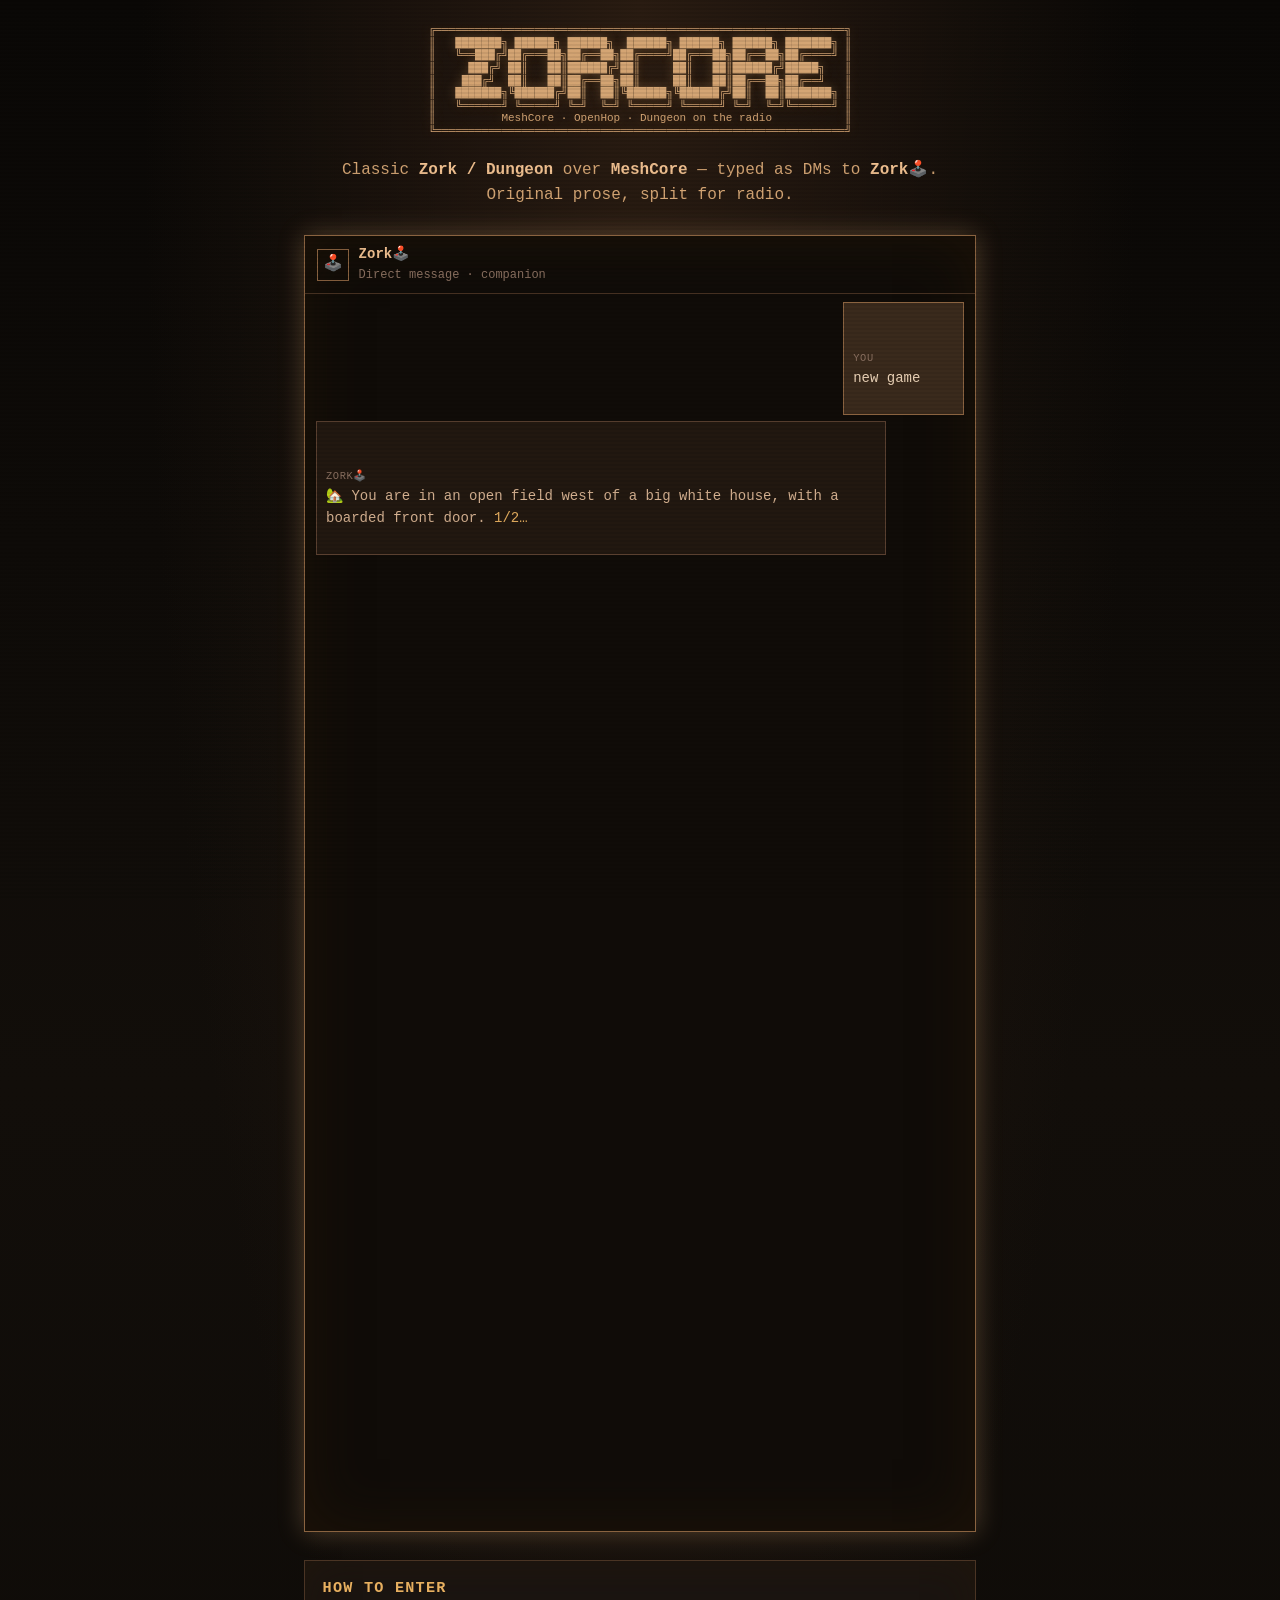
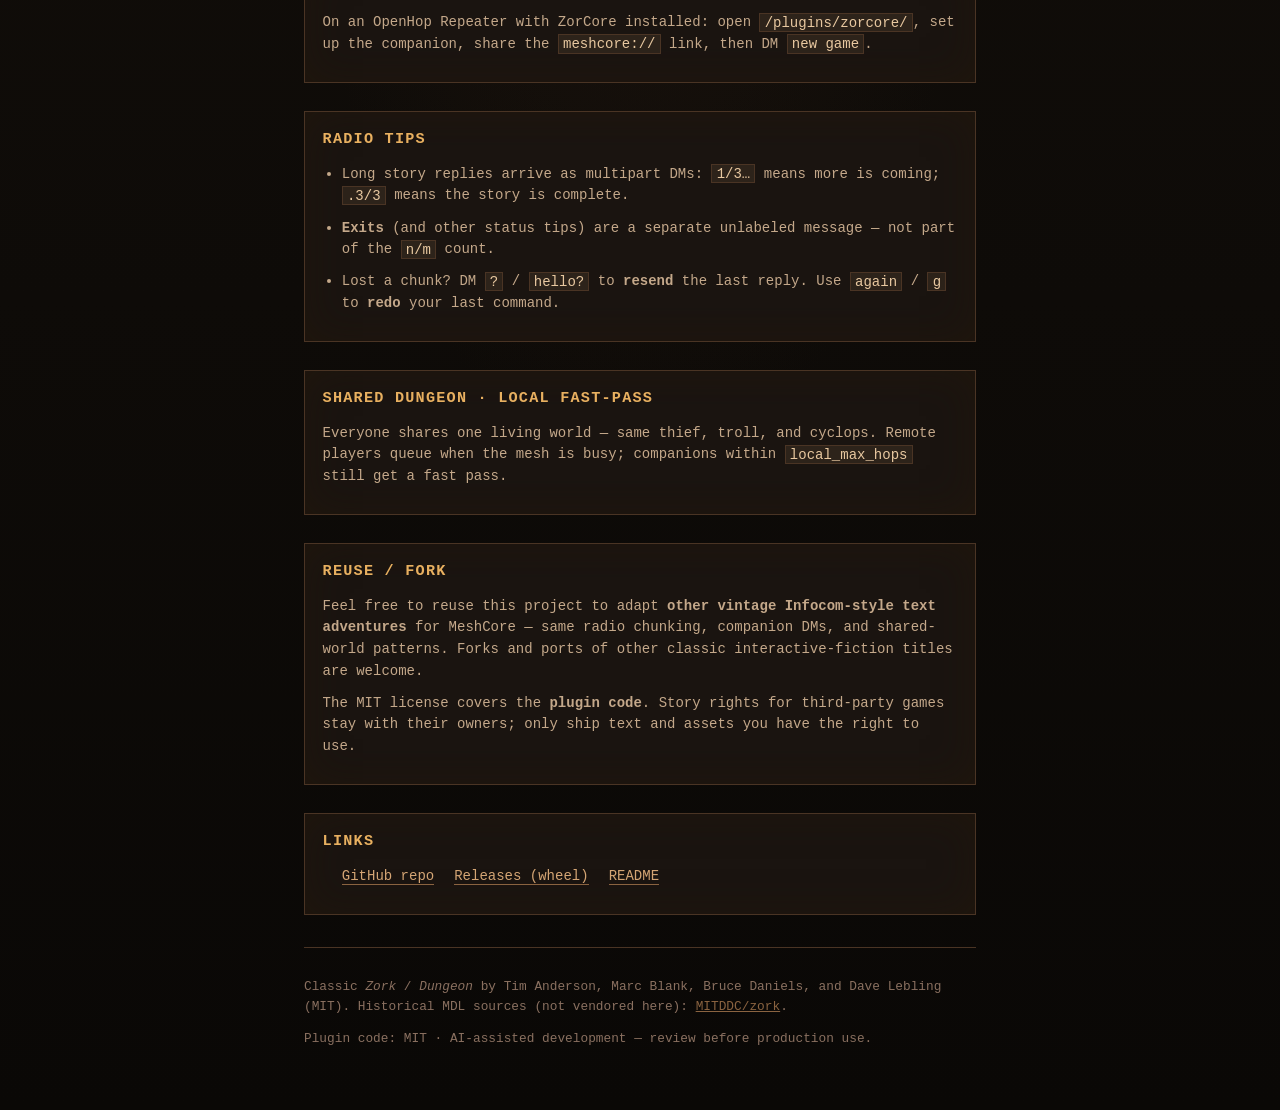
==== docs/index.html @ b24f57d6 "chore: initial ZorCore OpenHop plugin 0.9.0" ====
<!DOCTYPE html>
<html lang="en">
  <head>
    <meta charset="utf-8" />
    <meta name="viewport" content="width=device-width, initial-scale=1" />
    <title>ZorCore — dungeon on the radio</title>
    <meta
      name="description"
      content="ZorCore: classic Zork / Dungeon on MeshCore, played by DM to Zork🕹️."
    />
    <link rel="stylesheet" href="styles.css" />
  </head>
  <body class="crt-flicker">
    <div class="scanlines" aria-hidden="true"></div>
    <main class="wrap">
      <pre class="banner">╔══════════════════════════════════════════════════════════════╗
║   ███████╗ ██████╗ ██████╗  ██████╗ ██████╗ ██████╗ ███████╗ ║
║   ╚══███╔╝██╔═══██╗██╔══██╗██╔════╝██╔═══██╗██╔══██╗██╔════╝ ║
║     ███╔╝ ██║   ██║██████╔╝██║     ██║   ██║██████╔╝█████╗   ║
║    ███╔╝  ██║   ██║██╔══██╗██║     ██║   ██║██╔══██╗██╔══╝   ║
║   ███████╗╚██████╔╝██║  ██║╚██████╗╚██████╔╝██║  ██║███████╗ ║
║   ╚══════╝ ╚═════╝ ╚═╝  ╚═╝ ╚═════╝ ╚═════╝ ╚═╝  ╚═╝╚══════╝ ║
║          MeshCore · OpenHop · Dungeon on the radio           ║
╚══════════════════════════════════════════════════════════════╝</pre>

      <p class="pitch">
        Classic <strong>Zork / Dungeon</strong> over <strong>MeshCore</strong> —
        typed as DMs to <strong>Zork🕹️</strong>. Original prose, split for radio.
      </p>

      <section class="dm" aria-label="Example MeshCore DM gameplay">
        <div class="dm-header">
          <div class="dm-avatar" aria-hidden="true">🕹️</div>
          <div class="dm-meta">
            <div class="name">Zork🕹️</div>
            <div class="sub">Direct message · companion</div>
          </div>
        </div>
        <div class="dm-thread" id="dm-thread">
          <div class="bubble player" data-delay="400">
            <span class="who">You</span>new game
          </div>
          <div class="bubble companion" data-delay="900">
            <span class="who">Zork🕹️</span>🏡 You are in an open field west of a big white house, with a boarded front door. <span class="mark">1/2…</span>
          </div>
          <div class="bubble companion" data-delay="700">
            <span class="who">Zork🕹️</span>There is a small mailbox here. <span class="mark">.2/2</span>
          </div>
          <div class="bubble tip" data-delay="550">
            <span class="who">tip</span>Exits: north, south, west.
          </div>
          <div class="bubble player" data-delay="800">
            <span class="who">You</span>open mailbox
          </div>
          <div class="bubble companion" data-delay="650">
            <span class="who">Zork🕹️</span>Opened: mailbox.
Inside: leaflet.
          </div>
          <div class="bubble player" data-delay="700">
            <span class="who">You</span>take leaflet
          </div>
          <div class="bubble companion" data-delay="550">
            <span class="who">Zork🕹️</span>leaflet: Taken.
          </div>
          <div class="bubble player" data-delay="900">
            <span class="who">You</span>?
          </div>
          <div class="bubble companion" data-delay="600">
            <span class="who">Zork🕹️ · resend</span>leaflet: Taken.
          </div>
        </div>
      </section>

      <section class="section">
        <h2>How to enter</h2>
        <p>
          On an OpenHop Repeater with ZorCore installed: open
          <code>/plugins/zorcore/</code>, set up the companion, share the
          <code>meshcore://</code> link, then DM <code>new game</code>.
        </p>
      </section>

      <section class="section">
        <h2>Radio tips</h2>
        <ul>
          <li>
            Long story replies arrive as multipart DMs:
            <code>1/3…</code> means more is coming; <code>.3/3</code> means the
            story is complete.
          </li>
          <li>
            <strong>Exits</strong> (and other status tips) are a separate unlabeled
            message — not part of the <code>n/m</code> count.
          </li>
          <li>
            Lost a chunk? DM <code>?</code> / <code>hello?</code> to
            <strong>resend</strong> the last reply. Use <code>again</code> /
            <code>g</code> to <strong>redo</strong> your last command.
          </li>
        </ul>
      </section>

      <section class="section">
        <h2>Shared dungeon · local fast-pass</h2>
        <p>
          Everyone shares one living world — same thief, troll, and cyclops.
          Remote players queue when the mesh is busy; companions within
          <code>local_max_hops</code> still get a fast pass.
        </p>
      </section>

      <section class="section">
        <h2>Reuse / fork</h2>
        <p>
          Feel free to reuse this project to adapt
          <strong>other vintage Infocom-style text adventures</strong> for
          MeshCore — same radio chunking, companion DMs, and shared-world
          patterns. Forks and ports of other classic interactive-fiction titles
          are welcome.
        </p>
        <p>
          The MIT license covers the <strong>plugin code</strong>. Story rights
          for third-party games stay with their owners; only ship text and assets
          you have the right to use.
        </p>
      </section>

      <section class="section">
        <h2>Links</h2>
        <ul class="links">
          <li>
            <a href="https://github.com/gillesbolland/zorkcore">GitHub repo</a>
          </li>
          <li>
            <a href="https://github.com/gillesbolland/zorkcore/releases"
              >Releases (wheel)</a
            >
          </li>
          <li>
            <a href="https://github.com/gillesbolland/zorkcore#zorcore"
              >README</a
            >
          </li>
        </ul>
      </section>

      <footer class="footer">
        <p>
          Classic <em>Zork</em> / <em>Dungeon</em> by Tim Anderson, Marc Blank,
          Bruce Daniels, and Dave Lebling (MIT). Historical MDL sources (not
          vendored here):
          <a href="https://github.com/MITDDC/zork">MITDDC/zork</a>.
        </p>
        <p>Plugin code: MIT · AI-assisted development — review before production use.</p>
      </footer>
    </main>
    <script src="script.js"></script>
  </body>
</html>
---- docs/styles.css ----
:root {
  --bg: #120e0a;
  --bg-panel: #1a1410;
  --phosphor: #d4a574;
  --phosphor-dim: #8a6340;
  --phosphor-glow: rgba(212, 165, 116, 0.32);
  --amber: #e8b060;
  --muted: #8a7060;
  --player: #3a2a1c;
  --companion: #221810;
  --border: #4a3424;
  --font: "IBM Plex Mono", "Cascadia Code", "SF Mono", Consolas, monospace;
}

*,
*::before,
*::after {
  box-sizing: border-box;
}

html {
  scroll-behavior: smooth;
}

body {
  margin: 0;
  min-height: 100vh;
  font-family: var(--font);
  font-size: 14px;
  line-height: 1.55;
  color: var(--phosphor);
  background: var(--bg);
  background-image:
    radial-gradient(ellipse at 50% 0%, #2a1c12 0%, transparent 55%),
    linear-gradient(180deg, #0a0806 0%, var(--bg) 40%, #0a0806 100%);
}

.scanlines {
  pointer-events: none;
  position: fixed;
  inset: 0;
  z-index: 1000;
  background: repeating-linear-gradient(
    0deg,
    transparent,
    transparent 2px,
    rgba(0, 0, 0, 0.14) 2px,
    rgba(0, 0, 0, 0.14) 4px
  );
  opacity: 0.45;
}

.crt-flicker {
  animation: flicker 6s infinite;
}

@keyframes flicker {
  0%,
  100% {
    opacity: 1;
  }
  92% {
    opacity: 1;
  }
  93% {
    opacity: 0.92;
  }
  94% {
    opacity: 1;
  }
  97% {
    opacity: 0.88;
  }
  98% {
    opacity: 1;
  }
}

.wrap {
  max-width: 44rem;
  margin: 0 auto;
  padding: 1.5rem 1rem 3rem;
  position: relative;
  z-index: 1;
}

.banner {
  white-space: pre;
  overflow-x: auto;
  font-size: clamp(7px, 1.8vw, 11px);
  line-height: 1.15;
  text-align: center;
  margin: 0 0 1.25rem;
  text-shadow: 0 0 12px var(--phosphor-glow);
}

.pitch {
  text-align: center;
  margin: 0 0 1.75rem;
  color: var(--phosphor);
  font-size: 1rem;
}

.pitch strong {
  color: #f0c090;
}

.section {
  margin: 0 0 1.75rem;
  padding: 1rem 1.1rem;
  border: 1px solid var(--border);
  background: var(--bg-panel);
  box-shadow: inset 0 0 40px rgba(40, 24, 8, 0.4);
}

.section h2 {
  margin: 0 0 0.75rem;
  font-size: 0.95rem;
  letter-spacing: 0.08em;
  text-transform: uppercase;
  color: var(--amber);
  font-weight: 600;
}

.section p,
.section li {
  color: #c4a88a;
  margin: 0 0 0.65rem;
}

.section ul {
  margin: 0;
  padding-left: 1.2rem;
}

.section code {
  color: #e8c8a0;
  background: rgba(212, 165, 116, 0.1);
  padding: 0.05em 0.3em;
  border: 1px solid var(--border);
}

/* --- Fake DM thread --- */

.dm {
  margin: 0 0 1.75rem;
  border: 1px solid var(--phosphor-dim);
  background: #100c08;
  box-shadow:
    0 0 24px var(--phosphor-glow),
    inset 0 0 60px rgba(40, 24, 8, 0.55);
}

.dm-header {
  display: flex;
  align-items: center;
  gap: 0.6rem;
  padding: 0.5rem 0.75rem;
  border-bottom: 1px solid var(--border);
}

.dm-avatar {
  width: 2rem;
  height: 2rem;
  border: 1px solid var(--phosphor-dim);
  display: grid;
  place-items: center;
  font-size: 1rem;
  flex-shrink: 0;
}

.dm-meta {
  min-width: 0;
}

.dm-meta .name {
  font-weight: 600;
  color: #f0c090;
}

.dm-meta .sub {
  font-size: 0.75rem;
  color: var(--muted);
}

.dm-thread {
  display: flex;
  flex-direction: column;
  gap: 0.35rem;
  padding: 0.55rem 0.7rem;
  min-height: 0;
}

.bubble {
  max-width: 88%;
  padding: 0.2rem 0.55rem;
  border: 1px solid var(--border);
  white-space: pre-wrap;
  word-break: break-word;
  opacity: 0;
  transform: translateY(6px);
  transition:
    opacity 0.35s ease,
    transform 0.35s ease;
}

.bubble.visible {
  opacity: 1;
  transform: translateY(0);
}

.bubble.player {
  align-self: flex-end;
  background: var(--player);
  border-color: var(--phosphor-dim);
  color: #edd4b8;
}

.bubble.companion {
  align-self: flex-start;
  background: var(--companion);
  border-color: #5a4030;
  color: #d4b090;
}

.bubble.tip {
  align-self: flex-start;
  background: #18120e;
  border-style: dashed;
  color: var(--muted);
  font-size: 0.85rem;
}

.bubble .who {
  display: block;
  font-size: 0.65rem;
  letter-spacing: 0.06em;
  text-transform: uppercase;
  color: var(--muted);
  margin-bottom: 0.1rem;
}

.mark {
  color: var(--amber);
}

.links {
  display: flex;
  flex-wrap: wrap;
  gap: 0.75rem 1.25rem;
  margin: 0;
  padding: 0;
  list-style: none;
}

.links a {
  color: var(--phosphor);
  text-decoration: none;
  border-bottom: 1px solid var(--phosphor-dim);
}

.links a:hover {
  color: #f0c090;
  border-bottom-color: var(--phosphor);
  text-shadow: 0 0 8px var(--phosphor-glow);
}

.footer {
  margin-top: 2rem;
  padding-top: 1rem;
  border-top: 1px solid var(--border);
  font-size: 0.8rem;
  color: var(--muted);
}

.footer a {
  color: var(--phosphor-dim);
}

@media (max-width: 480px) {
  .banner {
    font-size: 5.5px;
  }

  .bubble {
    max-width: 94%;
  }
}
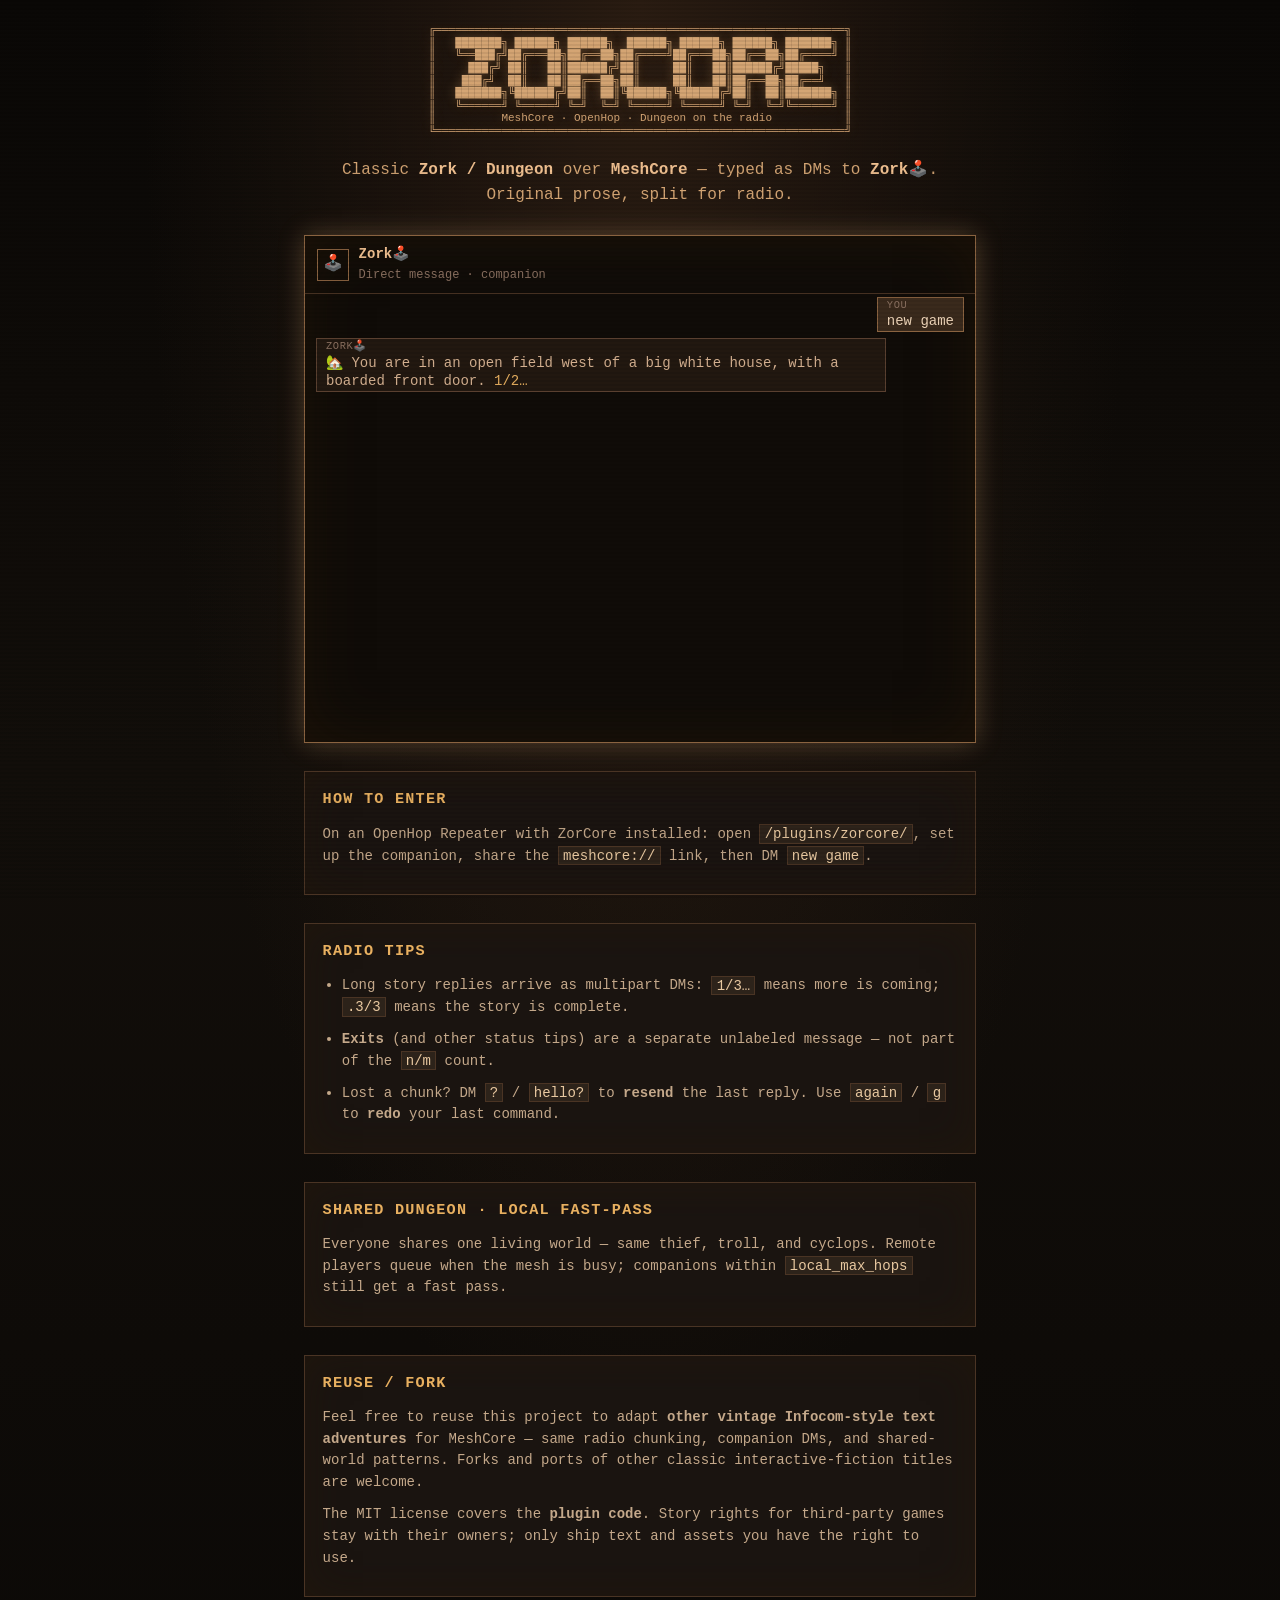
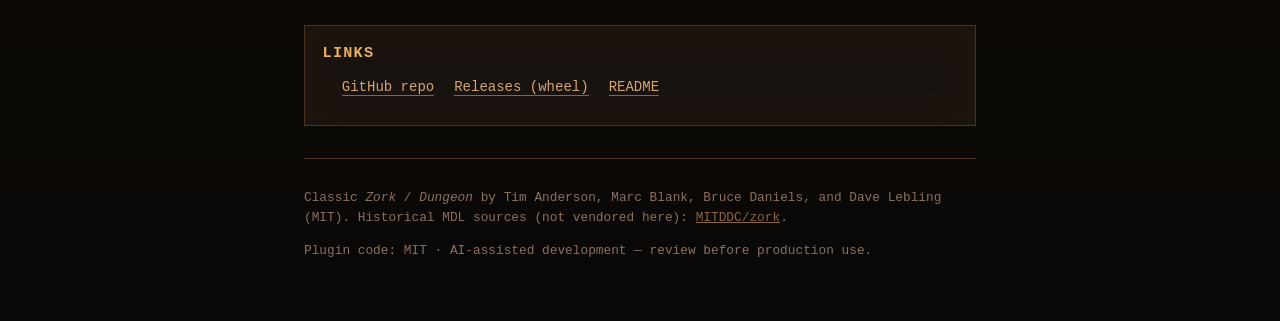
==== commit 2f20958b: "docs: publish public landing and tighten fake DM bubbles. Co-authored-by: Cursor <cursoragent@cursor" ====
--- a/docs/index.html
+++ b/docs/index.html
@@ -37,37 +37,17 @@
           </div>
         </div>
         <div class="dm-thread" id="dm-thread">
-          <div class="bubble player" data-delay="400">
-            <span class="who">You</span>new game
-          </div>
-          <div class="bubble companion" data-delay="900">
-            <span class="who">Zork🕹️</span>🏡 You are in an open field west of a big white house, with a boarded front door. <span class="mark">1/2…</span>
-          </div>
-          <div class="bubble companion" data-delay="700">
-            <span class="who">Zork🕹️</span>There is a small mailbox here. <span class="mark">.2/2</span>
-          </div>
-          <div class="bubble tip" data-delay="550">
-            <span class="who">tip</span>Exits: north, south, west.
-          </div>
-          <div class="bubble player" data-delay="800">
-            <span class="who">You</span>open mailbox
-          </div>
-          <div class="bubble companion" data-delay="650">
-            <span class="who">Zork🕹️</span>Opened: mailbox.
-Inside: leaflet.
-          </div>
-          <div class="bubble player" data-delay="700">
-            <span class="who">You</span>take leaflet
-          </div>
-          <div class="bubble companion" data-delay="550">
-            <span class="who">Zork🕹️</span>leaflet: Taken.
-          </div>
-          <div class="bubble player" data-delay="900">
-            <span class="who">You</span>?
-          </div>
-          <div class="bubble companion" data-delay="600">
-            <span class="who">Zork🕹️ · resend</span>leaflet: Taken.
-          </div>
+          <div class="bubble player" data-delay="400"><span class="who">You</span>new game</div>
+          <div class="bubble companion" data-delay="900"><span class="who">Zork🕹️</span>🏡 You are in an open field west of a big white house, with a boarded front door. <span class="mark">1/2…</span></div>
+          <div class="bubble companion" data-delay="700"><span class="who">Zork🕹️</span>There is a small mailbox here. <span class="mark">.2/2</span></div>
+          <div class="bubble tip" data-delay="550"><span class="who">tip</span>Exits: north, south, west.</div>
+          <div class="bubble player" data-delay="800"><span class="who">You</span>open mailbox</div>
+          <div class="bubble companion" data-delay="650"><span class="who">Zork🕹️</span>Opened: mailbox.
+Inside: leaflet.</div>
+          <div class="bubble player" data-delay="700"><span class="who">You</span>take leaflet</div>
+          <div class="bubble companion" data-delay="550"><span class="who">Zork🕹️</span>leaflet: Taken.</div>
+          <div class="bubble player" data-delay="900"><span class="who">You</span>?</div>
+          <div class="bubble companion" data-delay="600"><span class="who">Zork🕹️ · resend</span>leaflet: Taken.</div>
         </div>
       </section>
 
--- a/docs/styles.css
+++ b/docs/styles.css
@@ -187,13 +187,14 @@
   display: flex;
   flex-direction: column;
   gap: 0.35rem;
-  padding: 0.55rem 0.7rem;
+  padding: 0.2rem 0.7rem;
   min-height: 0;
 }
 
 .bubble {
   max-width: 88%;
-  padding: 0.2rem 0.55rem;
+  padding: 0.06rem 0.55rem;
+  line-height: 1.3;
   border: 1px solid var(--border);
   white-space: pre-wrap;
   word-break: break-word;
@@ -237,7 +238,7 @@
   letter-spacing: 0.06em;
   text-transform: uppercase;
   color: var(--muted);
-  margin-bottom: 0.1rem;
+  margin-bottom: 0;
 }
 
 .mark {
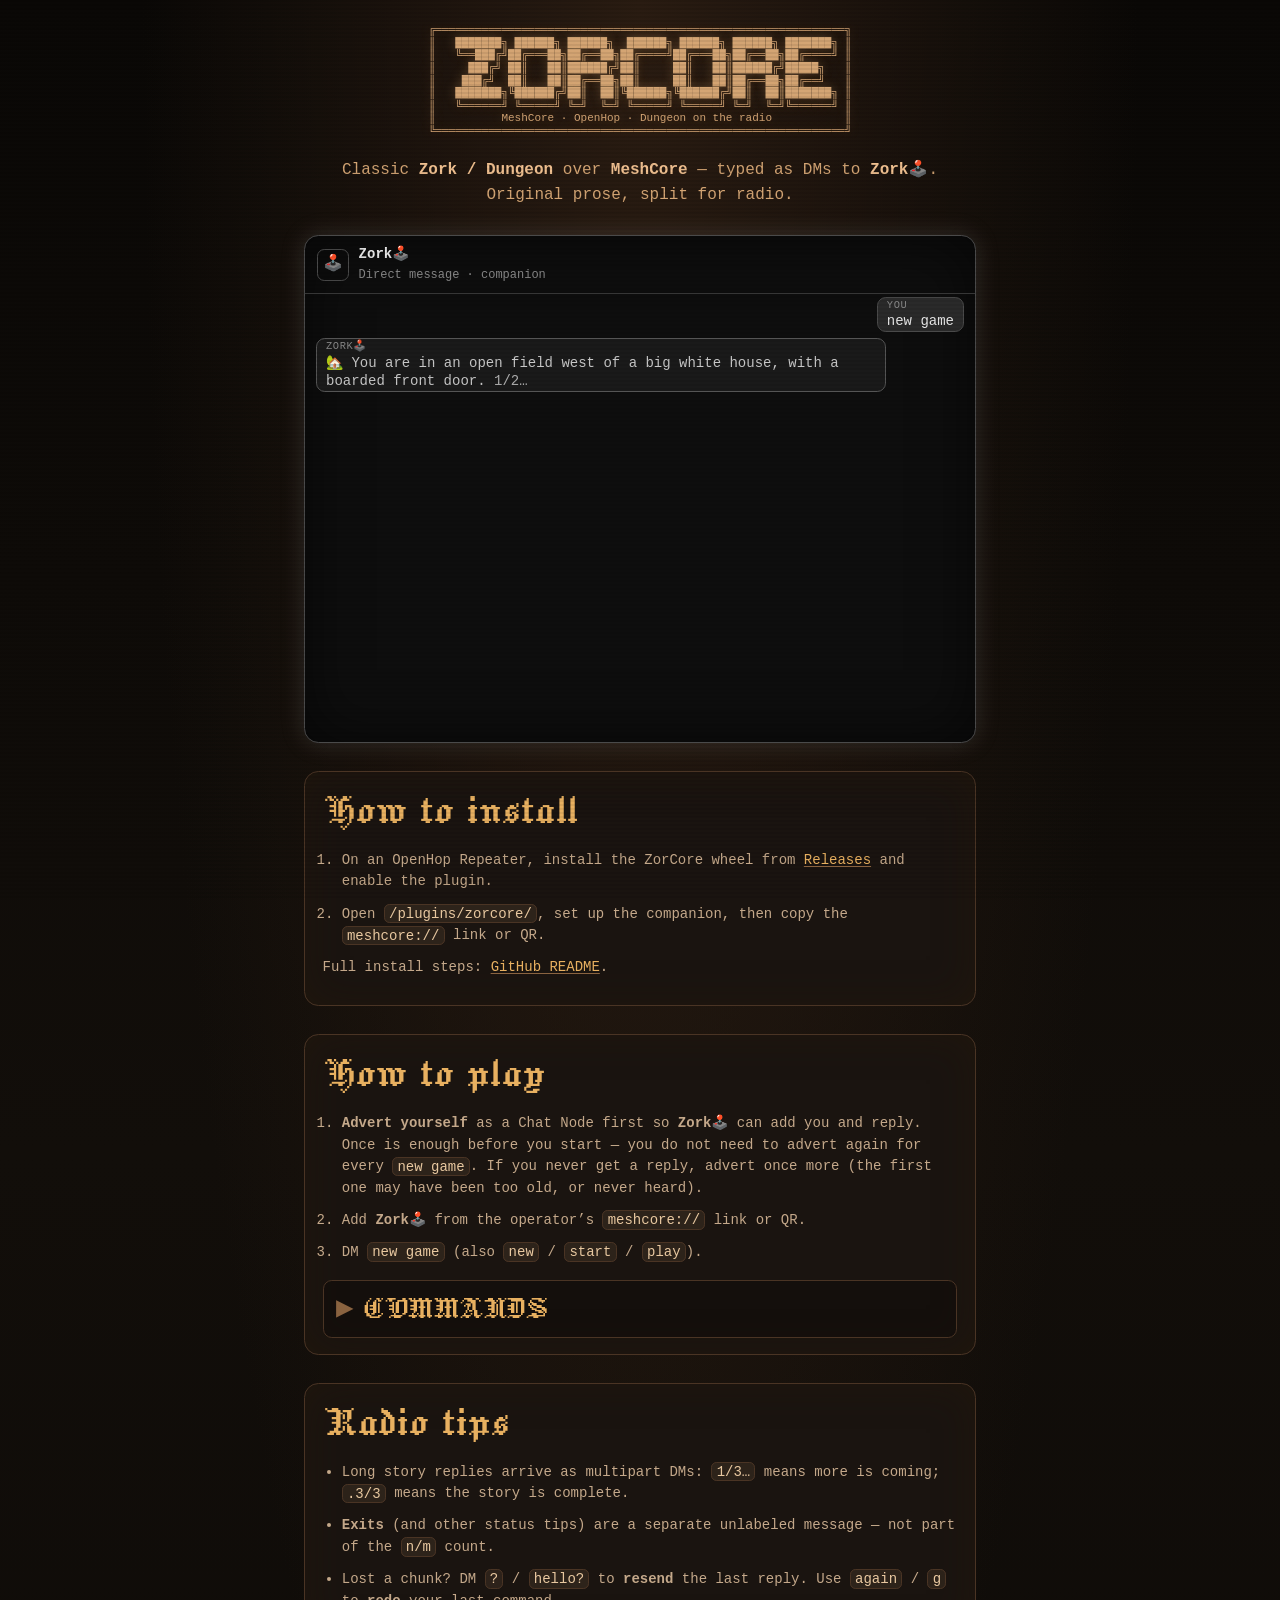
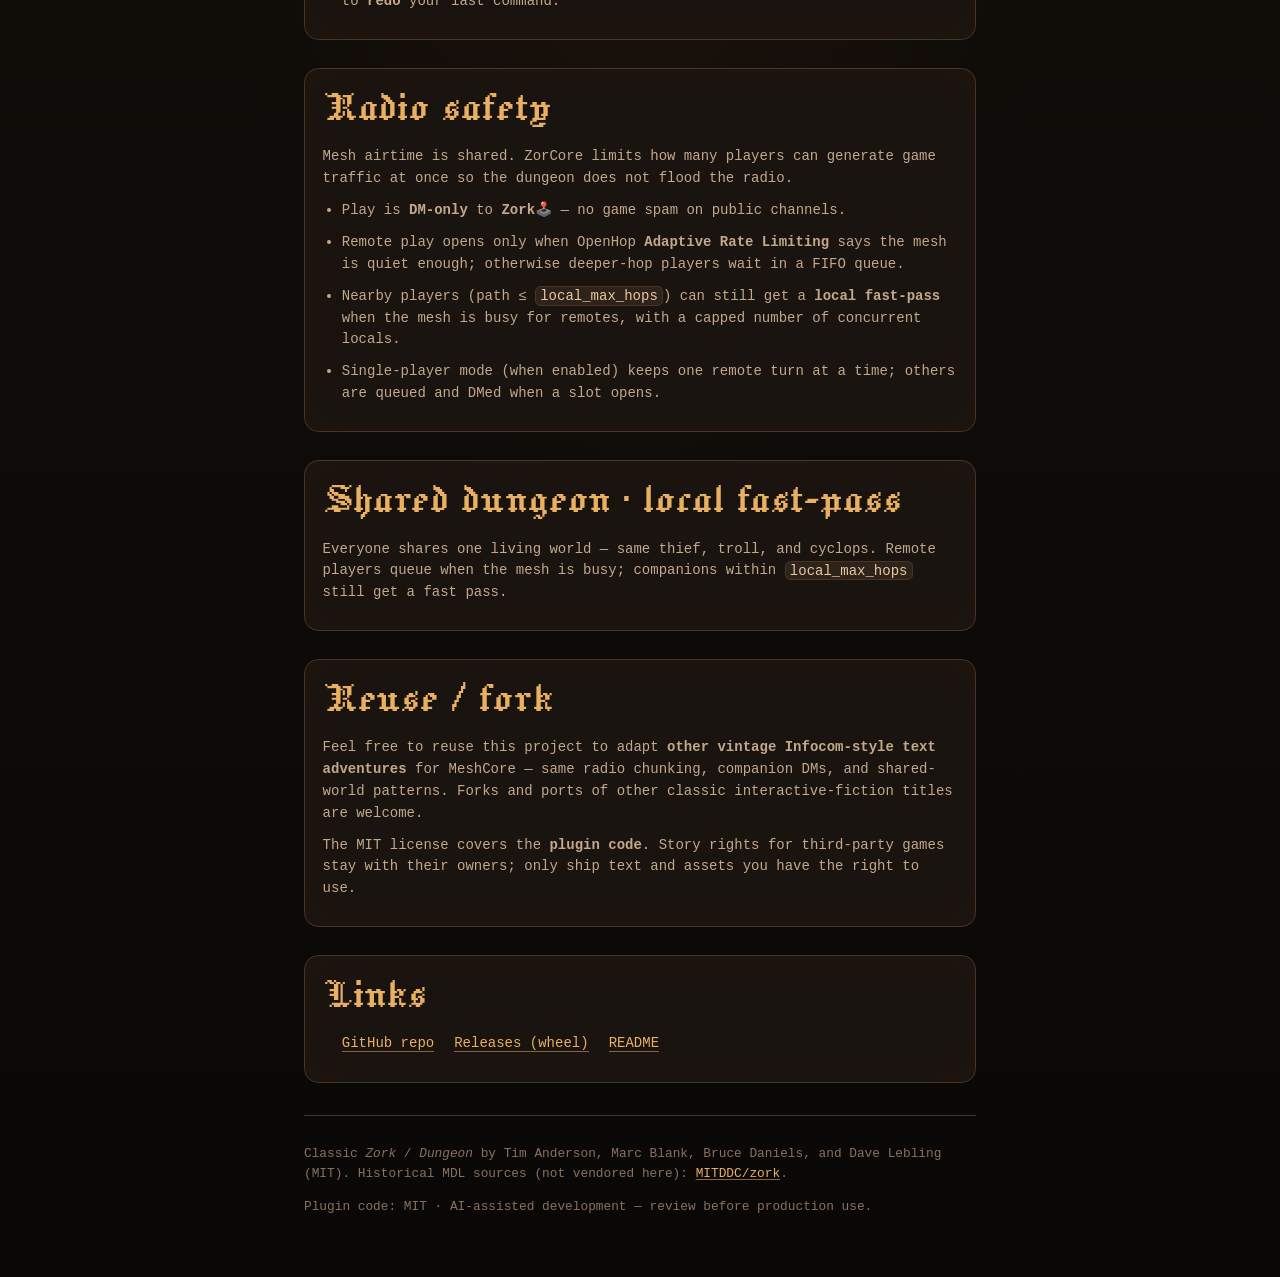
==== commit 6311d038: "docs: expand landing with install/play how-tos and polish. Co-authored-by: Cursor <cursoragent@curso" ====
--- a/docs/index.html
+++ b/docs/index.html
@@ -7,6 +7,12 @@
     <meta
       name="description"
       content="ZorCore: classic Zork / Dungeon on MeshCore, played by DM to Zork🕹️."
+    />
+    <link rel="preconnect" href="https://fonts.googleapis.com" />
+    <link rel="preconnect" href="https://fonts.gstatic.com" crossorigin />
+    <link
+      href="https://fonts.googleapis.com/css2?family=Jacquard+12&display=swap"
+      rel="stylesheet"
     />
     <link rel="stylesheet" href="styles.css" />
   </head>
@@ -52,12 +58,164 @@
       </section>
 
       <section class="section">
-        <h2>How to enter</h2>
-        <p>
-          On an OpenHop Repeater with ZorCore installed: open
-          <code>/plugins/zorcore/</code>, set up the companion, share the
-          <code>meshcore://</code> link, then DM <code>new game</code>.
-        </p>
+        <h2>How to install</h2>
+        <ol>
+          <li>
+            On an OpenHop Repeater, install the ZorCore wheel from
+            <a href="https://github.com/gillesbolland/zorkcore/releases"
+              >Releases</a
+            >
+            and enable the plugin.
+          </li>
+          <li>
+            Open <code>/plugins/zorcore/</code>, set up the companion, then copy
+            the <code>meshcore://</code> link or QR.
+          </li>
+        </ol>
+        <p>
+          Full install steps:
+          <a href="https://github.com/gillesbolland/zorkcore#install"
+            >GitHub README</a
+          >.
+        </p>
+      </section>
+
+      <section class="section">
+        <h2>How to play</h2>
+        <ol>
+          <li>
+            <strong>Advert yourself</strong> as a Chat Node first so
+            <strong>Zork🕹️</strong> can add you and reply. Once is enough before
+            you start — you do not need to advert again for every
+            <code>new game</code>. If you never get a reply, advert once more
+            (the first one may have been too old, or never heard).
+          </li>
+          <li>
+            Add <strong>Zork🕹️</strong> from the operator’s
+            <code>meshcore://</code> link or QR.
+          </li>
+          <li>
+            DM <code>new game</code> (also <code>new</code> /
+            <code>start</code> / <code>play</code>).
+          </li>
+        </ol>
+
+        <details class="accordion">
+          <summary>Commands</summary>
+          <div class="accordion-body">
+            <h3>Start and help</h3>
+            <dl class="cmd-list">
+              <div>
+                <dt><code>new game</code> / <code>new</code> / <code>start</code> / <code>play</code></dt>
+                <dd>Begin (or restart) a run</dd>
+              </div>
+              <div>
+                <dt><code>hello</code> / <code>?</code> (first contact)</dt>
+                <dd>Short how-to-start help</dd>
+              </div>
+              <div>
+                <dt><code>help</code></dt>
+                <dd>Short help</dd>
+              </div>
+            </dl>
+
+            <h3>Movement and looking</h3>
+            <dl class="cmd-list">
+              <div>
+                <dt><code>n</code> <code>s</code> <code>e</code> <code>w</code> <code>u</code> <code>d</code> (and diagonals)</dt>
+                <dd>Move</dd>
+              </div>
+              <div>
+                <dt><code>look</code> / <code>l</code></dt>
+                <dd>Full room description (multipart if needed)</dd>
+              </div>
+              <div>
+                <dt><code>examine</code> / <code>x</code> / <code>look at …</code></dt>
+                <dd>Describe an object</dd>
+              </div>
+              <div>
+                <dt><code>look under …</code></dt>
+                <dd>Puzzle-critical (e.g. rug, leaves)</dd>
+              </div>
+              <div>
+                <dt><code>inventory</code> / <code>i</code></dt>
+                <dd>What you carry</dd>
+              </div>
+              <div>
+                <dt><code>score</code></dt>
+                <dd>Score and moves</dd>
+              </div>
+              <div>
+                <dt><code>wait</code> / <code>z</code></dt>
+                <dd>Time passes</dd>
+              </div>
+            </dl>
+
+            <h3>Radio-specific</h3>
+            <dl class="cmd-list">
+              <div>
+                <dt><code>?</code> / <code>hello?</code> / <code>hello</code></dt>
+                <dd>Resend the last reply (lost chunk)</dd>
+              </div>
+              <div>
+                <dt><code>again</code> / <code>g</code> / <code>repeat</code></dt>
+                <dd>Redo your last gameplay command</dd>
+              </div>
+            </dl>
+
+            <h3>Inventory batching</h3>
+            <dl class="cmd-list">
+              <div>
+                <dt><code>take all</code>, <code>drop all</code></dt>
+                <dd>Batch take / drop</dd>
+              </div>
+              <div>
+                <dt><code>take all except lamp</code></dt>
+                <dd>Except / but</dd>
+              </div>
+              <div>
+                <dt><code>take valuables</code></dt>
+                <dd>Valuables only</dd>
+              </div>
+              <div>
+                <dt><code>take lamp, sword and paper</code></dt>
+                <dd>Comma / and lists</dd>
+              </div>
+              <div>
+                <dt><code>examine it</code>, <code>drop them</code></dt>
+                <dd>Pronouns</dd>
+              </div>
+            </dl>
+
+            <h3>Meta</h3>
+            <dl class="cmd-list">
+              <div>
+                <dt><code>save</code></dt>
+                <dd>Checkpoint → <code>Saved.</code></dd>
+              </div>
+              <div>
+                <dt><code>restore</code></dt>
+                <dd>Load checkpoint</dd>
+              </div>
+              <div>
+                <dt><code>quit</code> / <code>q</code> / <code>bye</code></dt>
+                <dd>Leave the play slot (checkpoint kept)</dd>
+              </div>
+              <div>
+                <dt><code>brief</code> / <code>verbose</code></dt>
+                <dd>Description verbosity</dd>
+              </div>
+              <div>
+                <dt><code>version</code></dt>
+                <dd>Plugin / content versions</dd>
+              </div>
+            </dl>
+            <p class="cmd-note">
+              Most classic dungeon verbs are understood; unimplemented ones get a
+              short stub reply.
+            </p>
+          </div>
+        </details>
       </section>
 
       <section class="section">
@@ -76,6 +234,34 @@
             Lost a chunk? DM <code>?</code> / <code>hello?</code> to
             <strong>resend</strong> the last reply. Use <code>again</code> /
             <code>g</code> to <strong>redo</strong> your last command.
+          </li>
+        </ul>
+      </section>
+
+      <section class="section">
+        <h2>Radio safety</h2>
+        <p>
+          Mesh airtime is shared. ZorCore limits how many players can generate
+          game traffic at once so the dungeon does not flood the radio.
+        </p>
+        <ul>
+          <li>
+            Play is <strong>DM-only</strong> to <strong>Zork🕹️</strong> — no game
+            spam on public channels.
+          </li>
+          <li>
+            Remote play opens only when OpenHop
+            <strong>Adaptive Rate Limiting</strong> says the mesh is quiet enough;
+            otherwise deeper-hop players wait in a FIFO queue.
+          </li>
+          <li>
+            Nearby players (path ≤ <code>local_max_hops</code>) can still get a
+            <strong>local fast-pass</strong> when the mesh is busy for remotes,
+            with a capped number of concurrent locals.
+          </li>
+          <li>
+            Single-player mode (when enabled) keeps one remote turn at a time;
+            others are queued and DMed when a slot opens.
           </li>
         </ul>
       </section>
--- a/docs/styles.css
+++ b/docs/styles.css
@@ -9,7 +9,9 @@
   --player: #3a2a1c;
   --companion: #221810;
   --border: #4a3424;
+  --radius: 0.9rem;
   --font: "IBM Plex Mono", "Cascadia Code", "SF Mono", Consolas, monospace;
+  --font-display: "Jacquard 12", Georgia, "Times New Roman", serif;
 }
 
 *,
@@ -33,6 +35,19 @@
   background-image:
     radial-gradient(ellipse at 50% 0%, #2a1c12 0%, transparent 55%),
     linear-gradient(180deg, #0a0806 0%, var(--bg) 40%, #0a0806 100%);
+}
+
+a {
+  color: var(--amber);
+  text-decoration: underline;
+  text-decoration-color: var(--phosphor-dim);
+  text-underline-offset: 0.15em;
+}
+
+a:hover {
+  color: #f0c090;
+  text-decoration-color: var(--phosphor);
+  text-shadow: 0 0 8px var(--phosphor-glow);
 }
 
 .scanlines {
@@ -109,17 +124,20 @@
   margin: 0 0 1.75rem;
   padding: 1rem 1.1rem;
   border: 1px solid var(--border);
+  border-radius: var(--radius);
   background: var(--bg-panel);
   box-shadow: inset 0 0 40px rgba(40, 24, 8, 0.4);
 }
 
 .section h2 {
-  margin: 0 0 0.75rem;
-  font-size: 0.95rem;
-  letter-spacing: 0.08em;
-  text-transform: uppercase;
-  color: var(--amber);
-  font-weight: 600;
+  margin: 0 0 0.85rem;
+  font-family: var(--font-display);
+  font-size: clamp(2.1rem, 6vw, 2.85rem);
+  line-height: 1.05;
+  letter-spacing: 0.02em;
+
+  color: var(--amber);
+  font-weight: 400;
 }
 
 .section p,
@@ -128,7 +146,8 @@
   margin: 0 0 0.65rem;
 }
 
-.section ul {
+.section ul,
+.section ol {
   margin: 0;
   padding-left: 1.2rem;
 }
@@ -138,17 +157,123 @@
   background: rgba(212, 165, 116, 0.1);
   padding: 0.05em 0.3em;
   border: 1px solid var(--border);
-}
-
-/* --- Fake DM thread --- */
+  border-radius: 0.35rem;
+}
+
+.accordion {
+  margin-top: 1rem;
+  border: 1px solid var(--border);
+  border-radius: 0.55rem;
+  background: rgba(0, 0, 0, 0.25);
+  overflow: hidden;
+}
+
+.accordion > summary {
+  list-style: none;
+  cursor: pointer;
+  padding: 0.55rem 0.75rem;
+  font-family: var(--font-display);
+  color: var(--amber);
+  font-weight: 400;
+  letter-spacing: 0.02em;
+  text-transform: uppercase;
+  font-size: clamp(1.7rem, 4.5vw, 2.2rem);
+  line-height: 1.1;
+  user-select: none;
+}
+
+.accordion > summary::-webkit-details-marker {
+  display: none;
+}
+
+.accordion > summary::before {
+  content: "▸ ";
+  color: var(--phosphor-dim);
+}
+
+.accordion[open] > summary::before {
+  content: "▾ ";
+}
+
+.accordion > summary:hover {
+  color: #f0c090;
+  text-shadow: 0 0 8px var(--phosphor-glow);
+}
+
+.accordion-body {
+  padding: 0 0.75rem 0.85rem;
+  border-top: 1px solid var(--border);
+}
+
+.accordion-body h3 {
+  margin: 0.85rem 0 0.4rem;
+  font-family: var(--font-display);
+  font-size: clamp(1.35rem, 3.5vw, 1.7rem);
+  line-height: 1.1;
+  letter-spacing: 0.02em;
+  text-transform: uppercase;
+  color: var(--phosphor-dim);
+  font-weight: 400;
+}
+
+.cmd-list {
+  margin: 0;
+  padding: 0;
+}
+
+.cmd-list > div {
+  display: grid;
+  gap: 0.1rem 0.75rem;
+  margin: 0 0 0.45rem;
+}
+
+@media (min-width: 520px) {
+  .cmd-list > div {
+    grid-template-columns: minmax(0, 1.2fr) minmax(0, 1fr);
+    align-items: baseline;
+  }
+}
+
+.cmd-list dt {
+  margin: 0;
+  color: #e8c8a0;
+}
+
+.cmd-list dd {
+  margin: 0;
+  color: #c4a88a;
+  font-size: 0.9rem;
+}
+
+.cmd-note {
+  margin: 0.75rem 0 0;
+  font-size: 0.85rem;
+  color: var(--muted);
+}
+
+/* --- Fake DM thread (grayscale UI; emojis stay colored) --- */
 
 .dm {
+  --dm-bg: #0e0e0e;
+  --dm-panel: #161616;
+  --dm-border: #4a4a4a;
+  --dm-border-soft: #3a3a3a;
+  --dm-text: #c8c8c8;
+  --dm-text-bright: #e8e8e8;
+  --dm-muted: #888;
+  --dm-player: #2a2a2a;
+  --dm-companion: #1a1a1a;
+  --dm-glow: rgba(180, 180, 180, 0.18);
+
   margin: 0 0 1.75rem;
-  border: 1px solid var(--phosphor-dim);
-  background: #100c08;
+  border: 1px solid var(--dm-border);
+  border-radius: var(--radius);
+  background: var(--dm-bg);
+  color: var(--dm-text);
   box-shadow:
-    0 0 24px var(--phosphor-glow),
-    inset 0 0 60px rgba(40, 24, 8, 0.55);
+    0 0 24px var(--dm-glow),
+    inset 0 0 60px rgba(0, 0, 0, 0.55);
+  overflow: hidden;
 }
 
 .dm-header {
@@ -156,13 +281,14 @@
   align-items: center;
   gap: 0.6rem;
   padding: 0.5rem 0.75rem;
-  border-bottom: 1px solid var(--border);
+  border-bottom: 1px solid var(--dm-border-soft);
 }
 
 .dm-avatar {
   width: 2rem;
   height: 2rem;
-  border: 1px solid var(--phosphor-dim);
+  border: 1px solid var(--dm-border);
+  border-radius: 0.45rem;
   display: grid;
   place-items: center;
   font-size: 1rem;
@@ -175,12 +301,12 @@
 
 .dm-meta .name {
   font-weight: 600;
-  color: #f0c090;
+  color: var(--dm-text-bright);
 }
 
 .dm-meta .sub {
   font-size: 0.75rem;
-  color: var(--muted);
+  color: var(--dm-muted);
 }
 
 .dm-thread {
@@ -195,7 +321,8 @@
   max-width: 88%;
   padding: 0.06rem 0.55rem;
   line-height: 1.3;
-  border: 1px solid var(--border);
+  border: 1px solid var(--dm-border-soft);
+  border-radius: 0.55rem;
   white-space: pre-wrap;
   word-break: break-word;
   opacity: 0;
@@ -212,23 +339,24 @@
 
 .bubble.player {
   align-self: flex-end;
-  background: var(--player);
-  border-color: var(--phosphor-dim);
-  color: #edd4b8;
+  background: var(--dm-player);
+  border-color: var(--dm-border);
+  color: var(--dm-text-bright);
 }
 
 .bubble.companion {
   align-self: flex-start;
-  background: var(--companion);
-  border-color: #5a4030;
-  color: #d4b090;
+  background: var(--dm-companion);
+  border-color: #555;
+  color: var(--dm-text);
 }
 
 .bubble.tip {
   align-self: flex-start;
-  background: #18120e;
+  background: #141414;
   border-style: dashed;
-  color: var(--muted);
+  border-color: #666;
+  color: var(--dm-muted);
   font-size: 0.85rem;
 }
 
@@ -237,8 +365,12 @@
   font-size: 0.65rem;
   letter-spacing: 0.06em;
   text-transform: uppercase;
-  color: var(--muted);
+  color: var(--dm-muted);
   margin-bottom: 0;
+}
+
+.dm .mark {
+  color: #b0b0b0;
 }
 
 .mark {
@@ -255,7 +387,7 @@
 }
 
 .links a {
-  color: var(--phosphor);
+  color: var(--amber);
   text-decoration: none;
   border-bottom: 1px solid var(--phosphor-dim);
 }
@@ -275,7 +407,7 @@
 }
 
 .footer a {
-  color: var(--phosphor-dim);
+  color: var(--amber);
 }
 
 @media (max-width: 480px) {
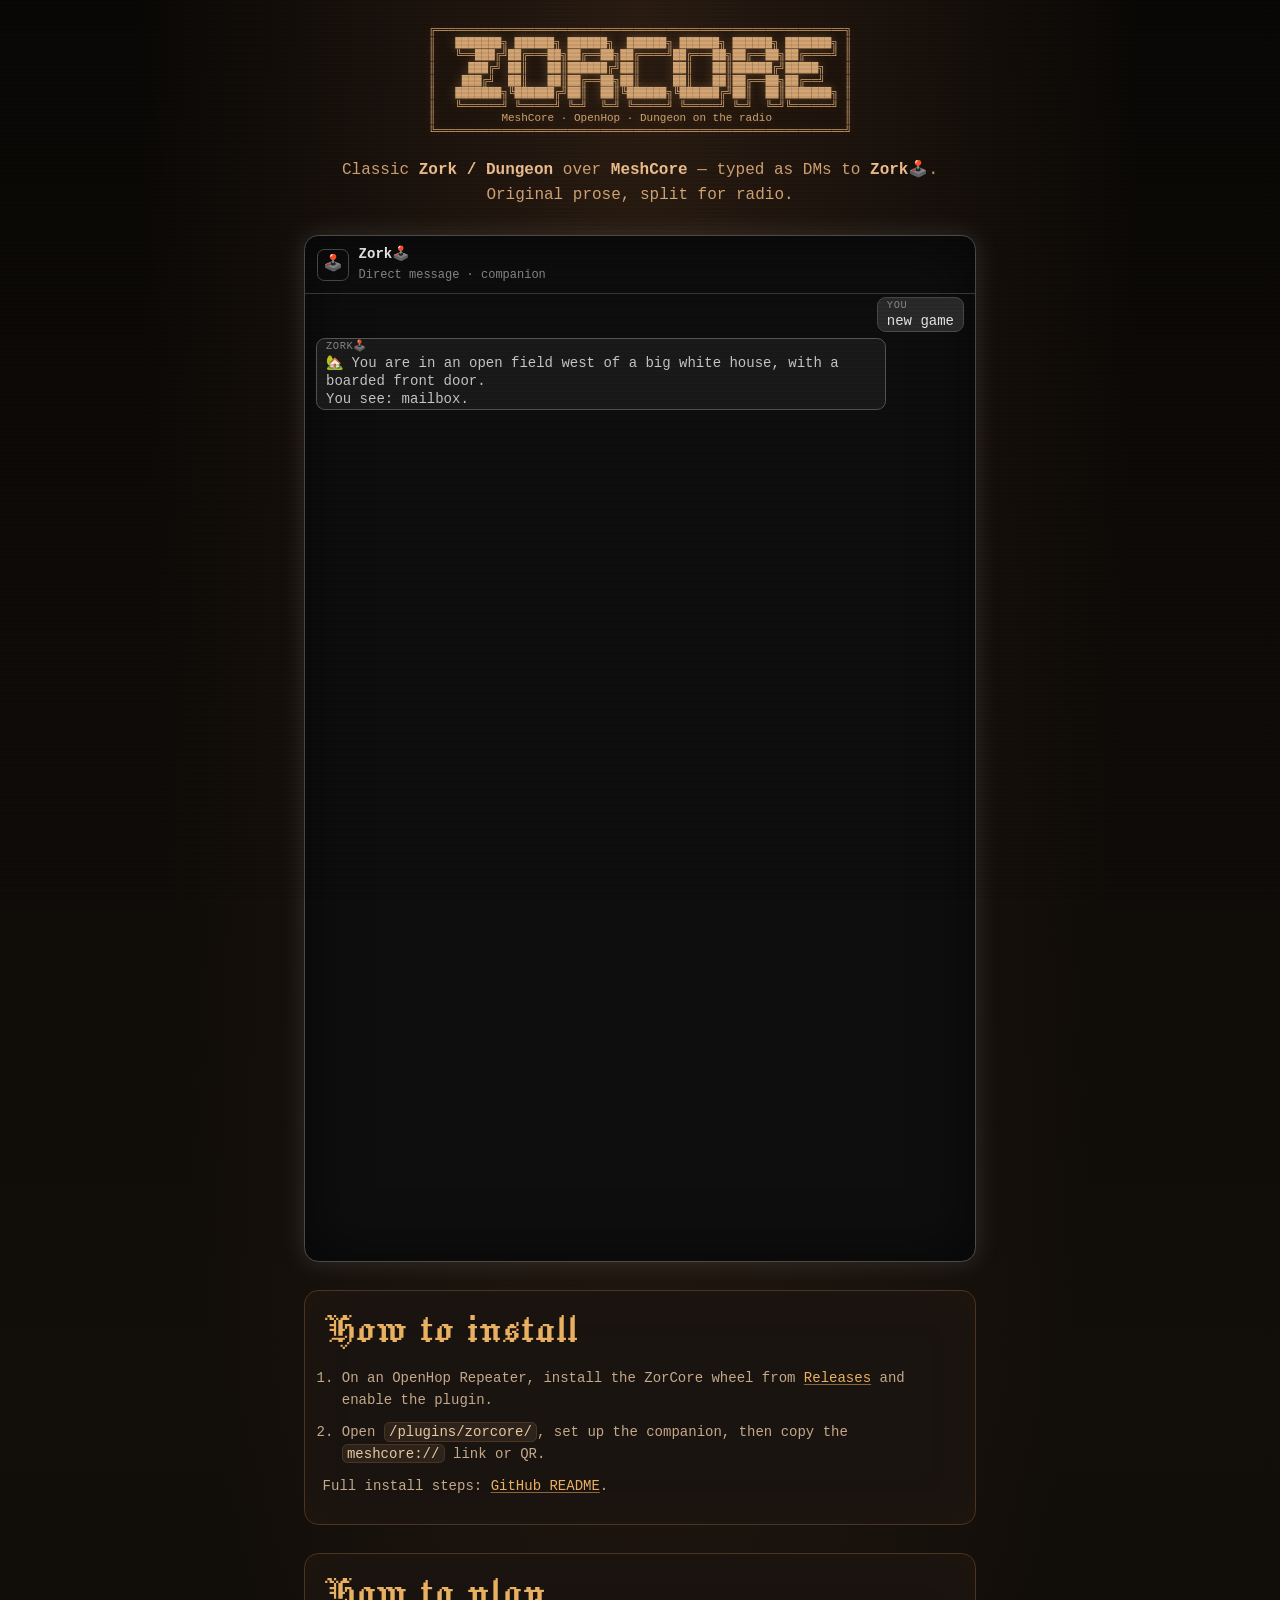
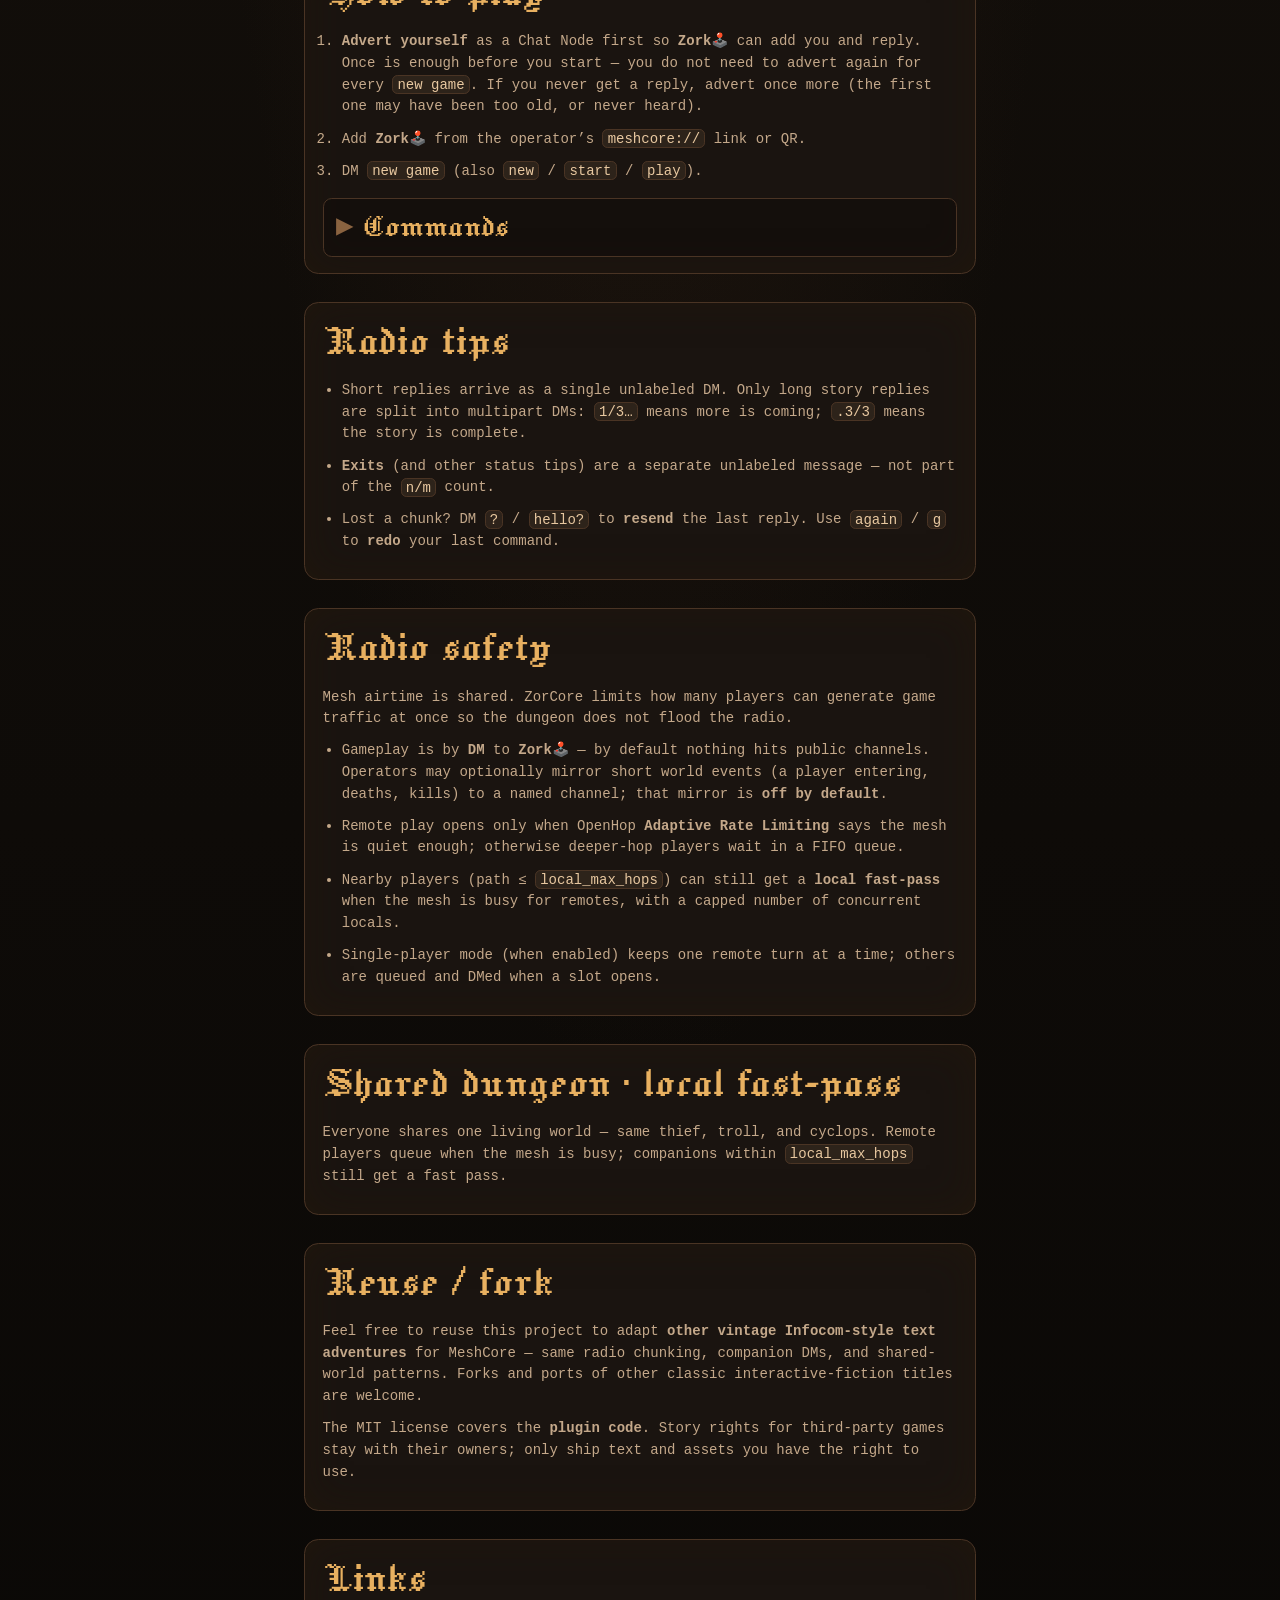
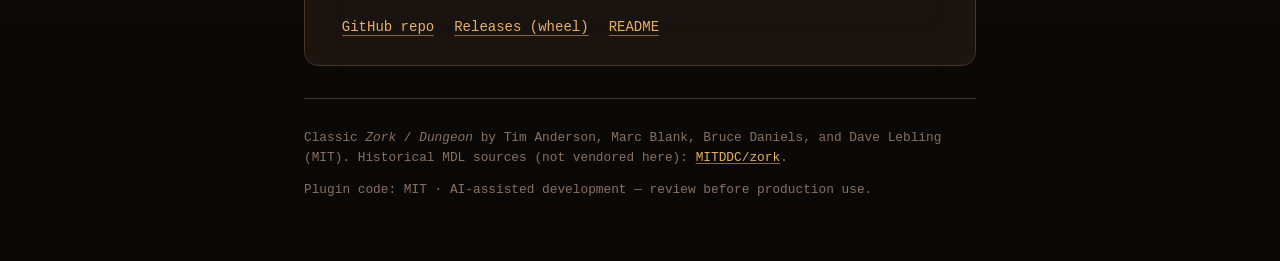
==== commit dc960736: "docs: refresh landing demo and channel wording Replace the hero DM demo with a West-of-House → kitch" ====
--- a/docs/index.html
+++ b/docs/index.html
@@ -43,17 +43,28 @@
           </div>
         </div>
         <div class="dm-thread" id="dm-thread">
-          <div class="bubble player" data-delay="400"><span class="who">You</span>new game</div>
-          <div class="bubble companion" data-delay="900"><span class="who">Zork🕹️</span>🏡 You are in an open field west of a big white house, with a boarded front door. <span class="mark">1/2…</span></div>
-          <div class="bubble companion" data-delay="700"><span class="who">Zork🕹️</span>There is a small mailbox here. <span class="mark">.2/2</span></div>
-          <div class="bubble tip" data-delay="550"><span class="who">tip</span>Exits: north, south, west.</div>
-          <div class="bubble player" data-delay="800"><span class="who">You</span>open mailbox</div>
-          <div class="bubble companion" data-delay="650"><span class="who">Zork🕹️</span>Opened: mailbox.
-Inside: leaflet.</div>
-          <div class="bubble player" data-delay="700"><span class="who">You</span>take leaflet</div>
-          <div class="bubble companion" data-delay="550"><span class="who">Zork🕹️</span>leaflet: Taken.</div>
-          <div class="bubble player" data-delay="900"><span class="who">You</span>?</div>
-          <div class="bubble companion" data-delay="600"><span class="who">Zork🕹️ · resend</span>leaflet: Taken.</div>
+          <div class="bubble player visible" data-delay="0"><span class="who">You</span>new game</div>
+          <div class="bubble companion" data-delay="1400"><span class="who">Zork🕹️</span>🏡 You are in an open field west of a big white house, with a boarded front door.
+You see: mailbox.</div>
+          <div class="bubble tip" data-delay="700"><span class="who">tip</span>Exits: north, south, west.</div>
+          <div class="bubble player" data-delay="800"><span class="who">You</span>n</div>
+          <div class="bubble companion" data-delay="1400"><span class="who">Zork🕹️</span>🏡 You are facing the north side of a white house. There is no door here, and all the windows are barred.</div>
+          <div class="bubble tip" data-delay="700"><span class="who">tip</span>Exits: east, north, west.</div>
+          <div class="bubble player" data-delay="800"><span class="who">You</span>e</div>
+          <div class="bubble companion" data-delay="1400"><span class="who">Zork🕹️</span>🏡 You are behind the white house. In one corner of the house there is a small window which is slightly ajar.</div>
+          <div class="bubble tip" data-delay="700"><span class="who">tip</span>Exits: east, north, south.</div>
+          <div class="bubble player" data-delay="800"><span class="who">You</span>open window</div>
+          <div class="bubble companion" data-delay="1000"><span class="who">Zork🕹️</span>🏡 The window opens far enough to climb through.</div>
+          <div class="bubble player" data-delay="800"><span class="who">You</span>w</div>
+          <div class="bubble companion" data-delay="1500"><span class="who">Zork🕹️</span>🏡 You are in the kitchen of the white house. A table seems to have been used recently for the preparation of food. <span class="mark">1/3…</span></div>
+          <div class="bubble companion" data-delay="1300"><span class="who">Zork🕹️</span>A passage leads to the west and a dark staircase can be seen leading upward. To the east is a small window which is slightly ajar. <span class="mark">2/3…</span></div>
+          <div class="bubble companion" data-delay="1300"><span class="who">Zork🕹️</span>You see: sandwich bag, glass bottle. <span class="mark">.3/3</span></div>
+          <div class="bubble tip" data-delay="800"><span class="who">tip</span>[+10 points]
+Exits: east, out, up, west.</div>
+          <div class="bubble player" data-delay="900"><span class="who">You</span>u</div>
+          <div class="bubble companion" data-delay="1600"><span class="who">Zork🕹️</span>🏡 It is pitch black. You are likely to be eaten by a grue.</div>
+          <div class="bubble tip" data-delay="1200"><span class="who">tip</span>⏱️ Something stirs in the dark… ~45s.</div>
+          <div class="bubble companion" data-delay="2000"><span class="who">Zork🕹️ · game over</span>🏡 Oh no! A lurking grue gobbles you up.</div>
         </div>
       </section>
 
@@ -203,7 +214,10 @@
               </div>
               <div>
                 <dt><code>brief</code> / <code>verbose</code></dt>
-                <dd>Description verbosity</dd>
+                <dd>
+                  Verbose by default (full room text on every move);
+                  <code>brief</code> shortens revisits
+                </dd>
               </div>
               <div>
                 <dt><code>version</code></dt>
@@ -222,9 +236,9 @@
         <h2>Radio tips</h2>
         <ul>
           <li>
-            Long story replies arrive as multipart DMs:
-            <code>1/3…</code> means more is coming; <code>.3/3</code> means the
-            story is complete.
+            Short replies arrive as a single unlabeled DM. Only long story
+            replies are split into multipart DMs: <code>1/3…</code> means more is
+            coming; <code>.3/3</code> means the story is complete.
           </li>
           <li>
             <strong>Exits</strong> (and other status tips) are a separate unlabeled
@@ -246,8 +260,10 @@
         </p>
         <ul>
           <li>
-            Play is <strong>DM-only</strong> to <strong>Zork🕹️</strong> — no game
-            spam on public channels.
+            Gameplay is by <strong>DM</strong> to <strong>Zork🕹️</strong> — by
+            default nothing hits public channels. Operators may optionally mirror
+            short world events (a player entering, deaths, kills) to a named
+            channel; that mirror is <strong>off by default</strong>.
           </li>
           <li>
             Remote play opens only when OpenHop
--- a/docs/styles.css
+++ b/docs/styles.css
@@ -176,7 +176,7 @@
   color: var(--amber);
   font-weight: 400;
   letter-spacing: 0.02em;
-  text-transform: uppercase;
+
   font-size: clamp(1.7rem, 4.5vw, 2.2rem);
   line-height: 1.1;
   user-select: none;
@@ -211,7 +211,7 @@
   font-size: clamp(1.35rem, 3.5vw, 1.7rem);
   line-height: 1.1;
   letter-spacing: 0.02em;
-  text-transform: uppercase;
+
   color: var(--phosphor-dim);
   font-weight: 400;
 }
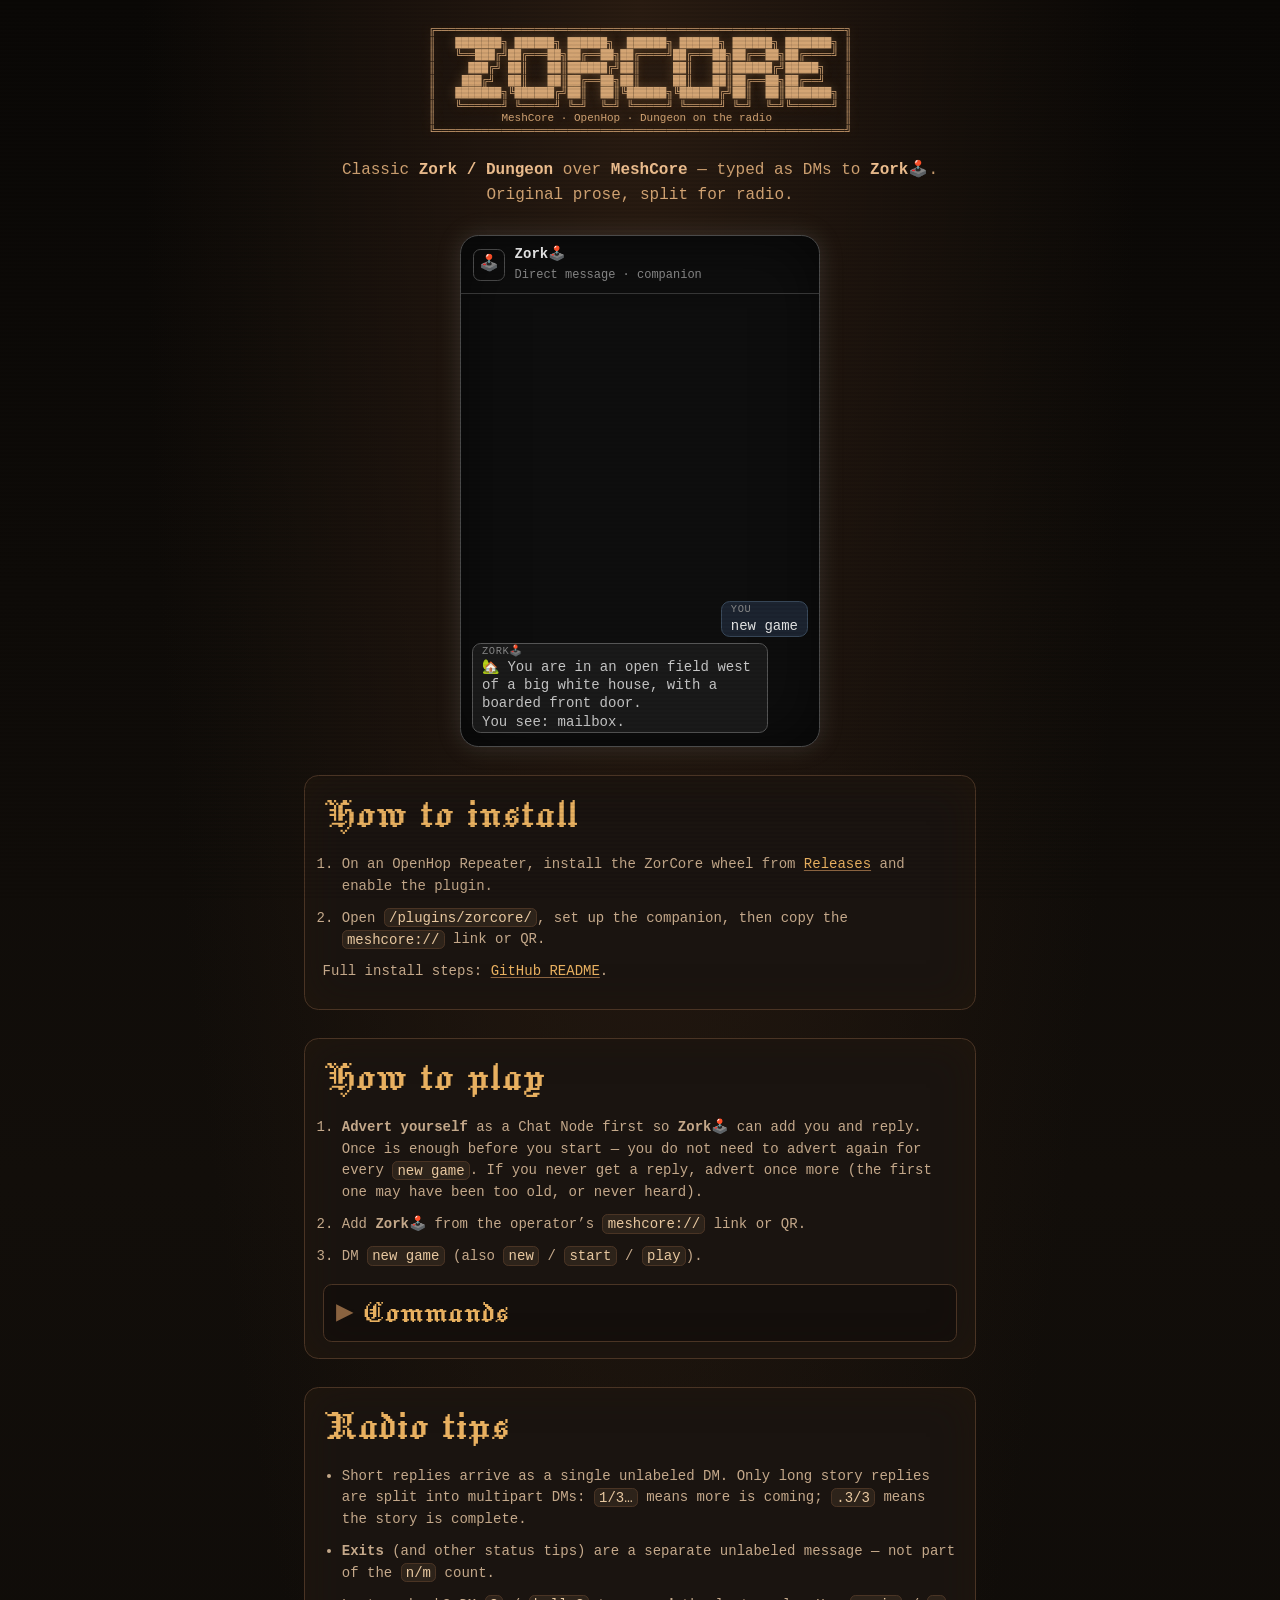
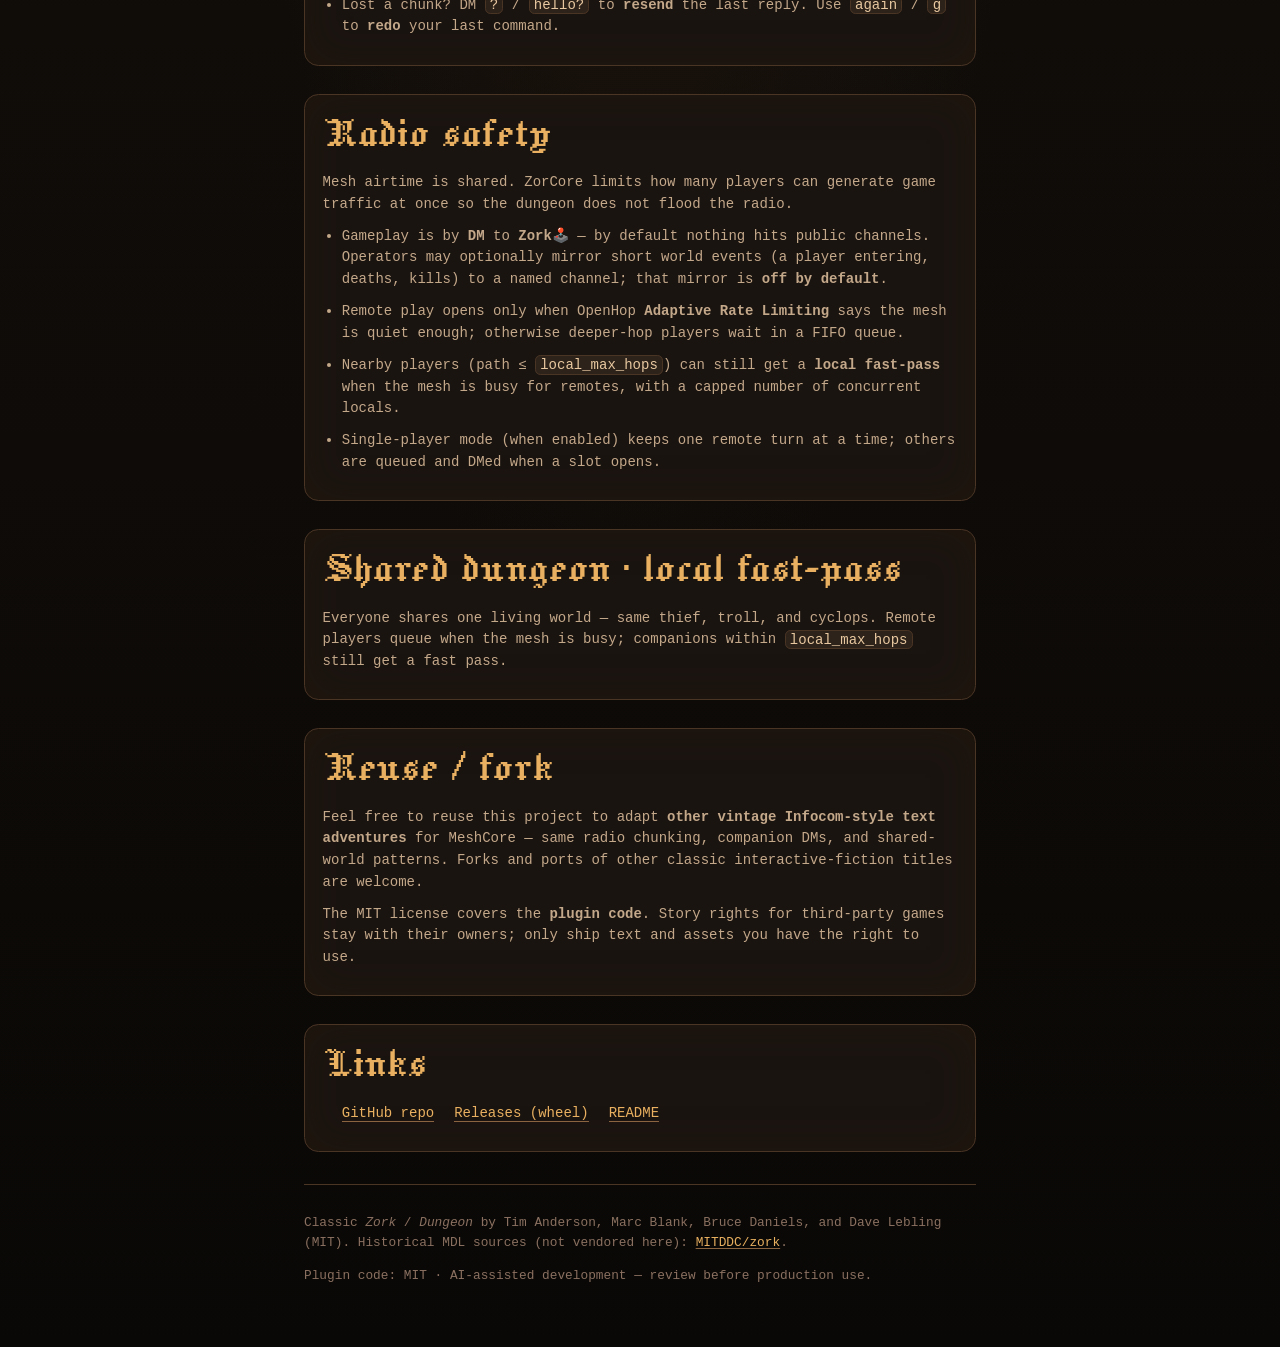
==== commit 7c721771: "docs: anchor DM demo to bottom like a mobile chat Spacer pushes the log to the bottom of the handhel" ====
--- a/docs/index.html
+++ b/docs/index.html
@@ -43,6 +43,8 @@
           </div>
         </div>
         <div class="dm-thread" id="dm-thread">
+          <div class="dm-spacer" aria-hidden="true"></div>
+          <div class="dm-log" id="dm-log">
           <div class="bubble player visible" data-delay="0"><span class="who">You</span>new game</div>
           <div class="bubble companion" data-delay="1400"><span class="who">Zork🕹️</span>🏡 You are in an open field west of a big white house, with a boarded front door.
 You see: mailbox.</div>
@@ -65,6 +67,7 @@
           <div class="bubble companion" data-delay="1600"><span class="who">Zork🕹️</span>🏡 It is pitch black. You are likely to be eaten by a grue.</div>
           <div class="bubble tip" data-delay="1200"><span class="who">tip</span>⏱️ Something stirs in the dark… ~45s.</div>
           <div class="bubble companion" data-delay="2000"><span class="who">Zork🕹️ · game over</span>🏡 Oh no! A lurking grue gobbles you up.</div>
+          </div>
         </div>
       </section>
 
--- a/docs/styles.css
+++ b/docs/styles.css
@@ -261,13 +261,20 @@
   --dm-text: #c8c8c8;
   --dm-text-bright: #e8e8e8;
   --dm-muted: #888;
-  --dm-player: #2a2a2a;
+  --dm-player: #1c2430;
+  --dm-player-border: #3a4a5c;
   --dm-companion: #1a1a1a;
   --dm-glow: rgba(180, 180, 180, 0.18);
 
-  margin: 0 0 1.75rem;
+  /* Handheld-sized chat frame — scroll inside, don't stretch the page. */
+  display: flex;
+  flex-direction: column;
+  width: min(100%, 22.5rem);
+  max-width: 100%;
+  height: min(32rem, 72vh);
+  margin: 0 auto 1.75rem;
   border: 1px solid var(--dm-border);
-  border-radius: var(--radius);
+  border-radius: 1.15rem;
   background: var(--dm-bg);
   color: var(--dm-text);
   box-shadow:
@@ -282,6 +289,7 @@
   gap: 0.6rem;
   padding: 0.5rem 0.75rem;
   border-bottom: 1px solid var(--dm-border-soft);
+  flex-shrink: 0;
 }
 
 .dm-avatar {
@@ -312,12 +320,32 @@
 .dm-thread {
   display: flex;
   flex-direction: column;
+  padding: 0;
+  min-height: 0;
+  flex: 1;
+  overflow-x: hidden;
+  overflow-y: auto;
+  overscroll-behavior: contain;
+  -webkit-overflow-scrolling: touch;
+}
+
+/* Grows to fill unused height so the log sits on the bottom of the frame
+   (like a real mobile DM). Shrinks away once the log overflows. */
+.dm-spacer {
+  flex: 1 1 auto;
+  min-height: 0.75rem;
+}
+
+.dm-log {
+  display: flex;
+  flex-direction: column;
   gap: 0.35rem;
-  padding: 0.2rem 0.7rem;
-  min-height: 0;
+  flex: 0 0 auto;
+  padding: 0.35rem 0.7rem 0.85rem;
 }
 
 .bubble {
+  display: none;
   max-width: 88%;
   padding: 0.06rem 0.55rem;
   line-height: 1.3;
@@ -325,22 +353,28 @@
   border-radius: 0.55rem;
   white-space: pre-wrap;
   word-break: break-word;
-  opacity: 0;
-  transform: translateY(6px);
-  transition:
-    opacity 0.35s ease,
-    transform 0.35s ease;
 }
 
 .bubble.visible {
-  opacity: 1;
-  transform: translateY(0);
+  display: block;
+  animation: dm-bubble-in 0.35s ease both;
+}
+
+@keyframes dm-bubble-in {
+  from {
+    opacity: 0;
+    transform: translateY(12px);
+  }
+  to {
+    opacity: 1;
+    transform: translateY(0);
+  }
 }
 
 .bubble.player {
   align-self: flex-end;
   background: var(--dm-player);
-  border-color: var(--dm-border);
+  border-color: var(--dm-player-border);
   color: var(--dm-text-bright);
 }
 
@@ -415,6 +449,12 @@
     font-size: 5.5px;
   }
 
+  .dm {
+    width: 100%;
+    height: min(28rem, 70vh);
+    border-radius: 1rem;
+  }
+
   .bubble {
     max-width: 94%;
   }
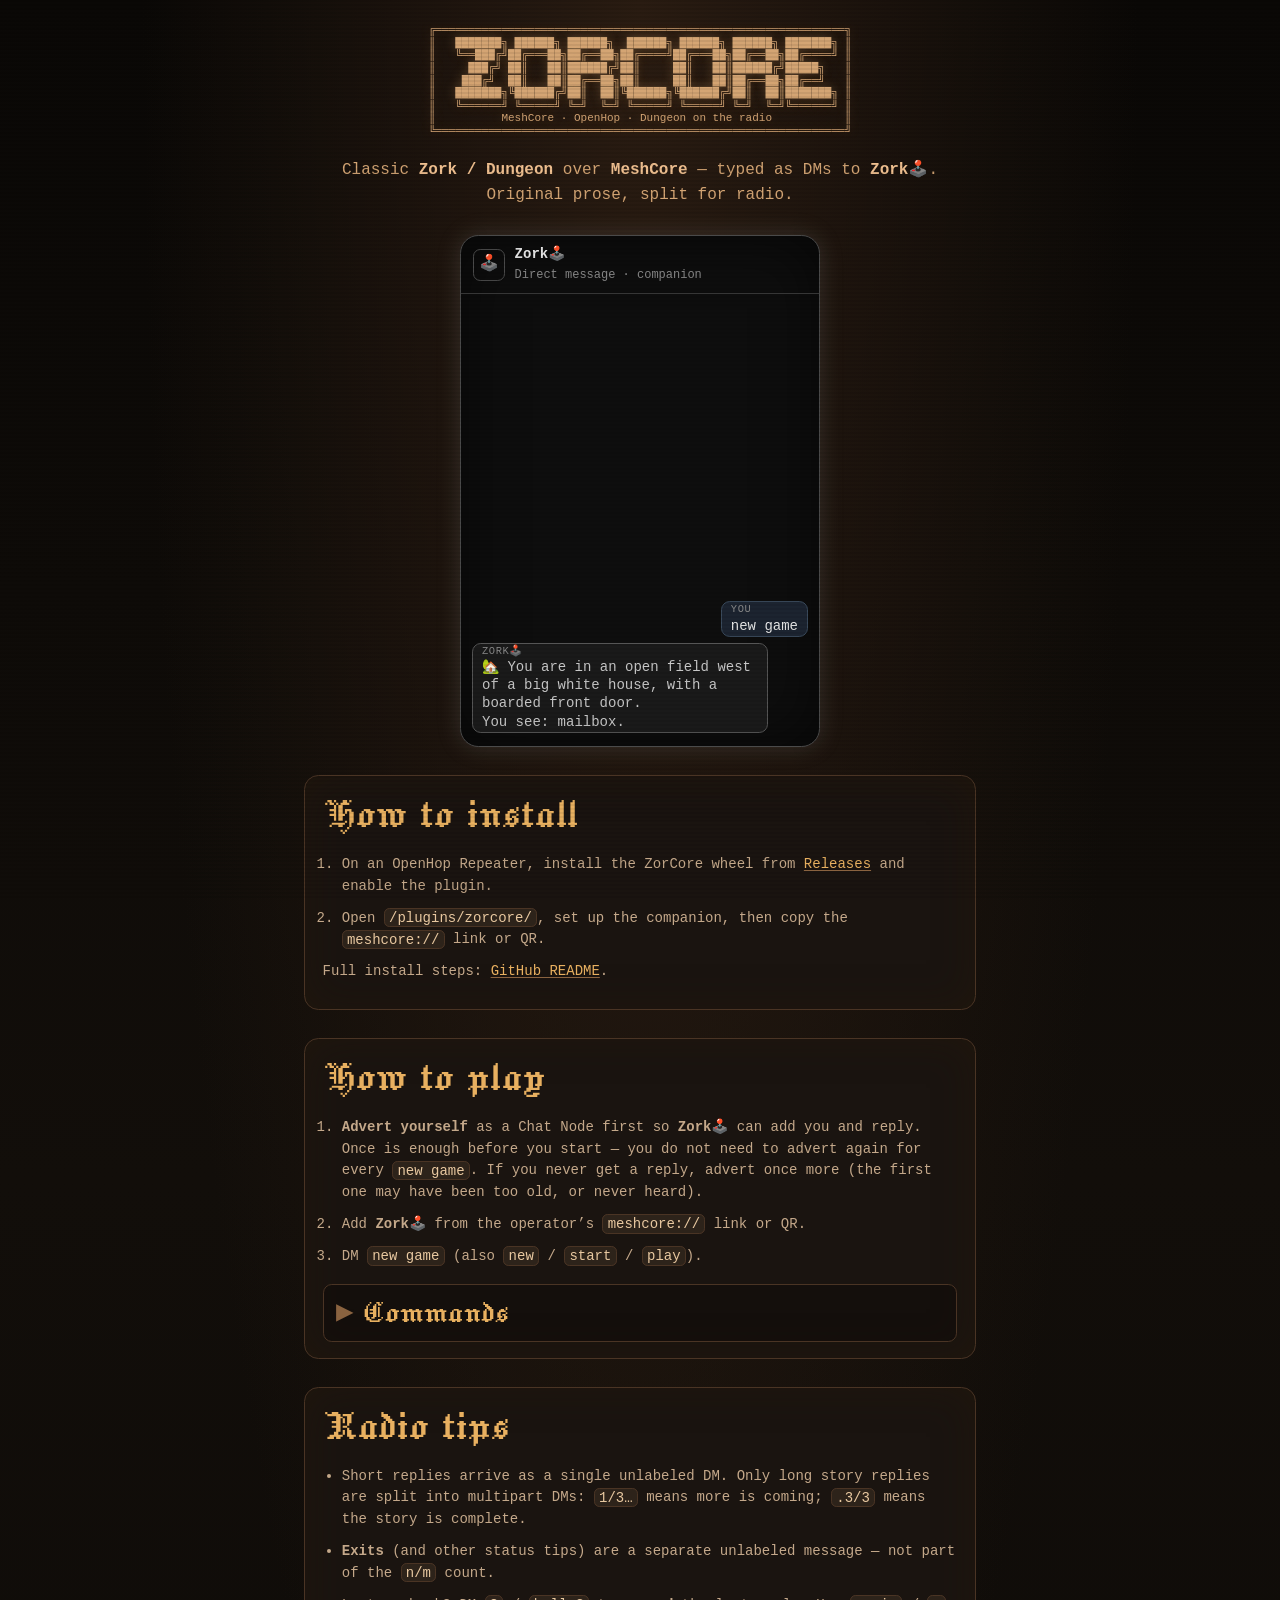
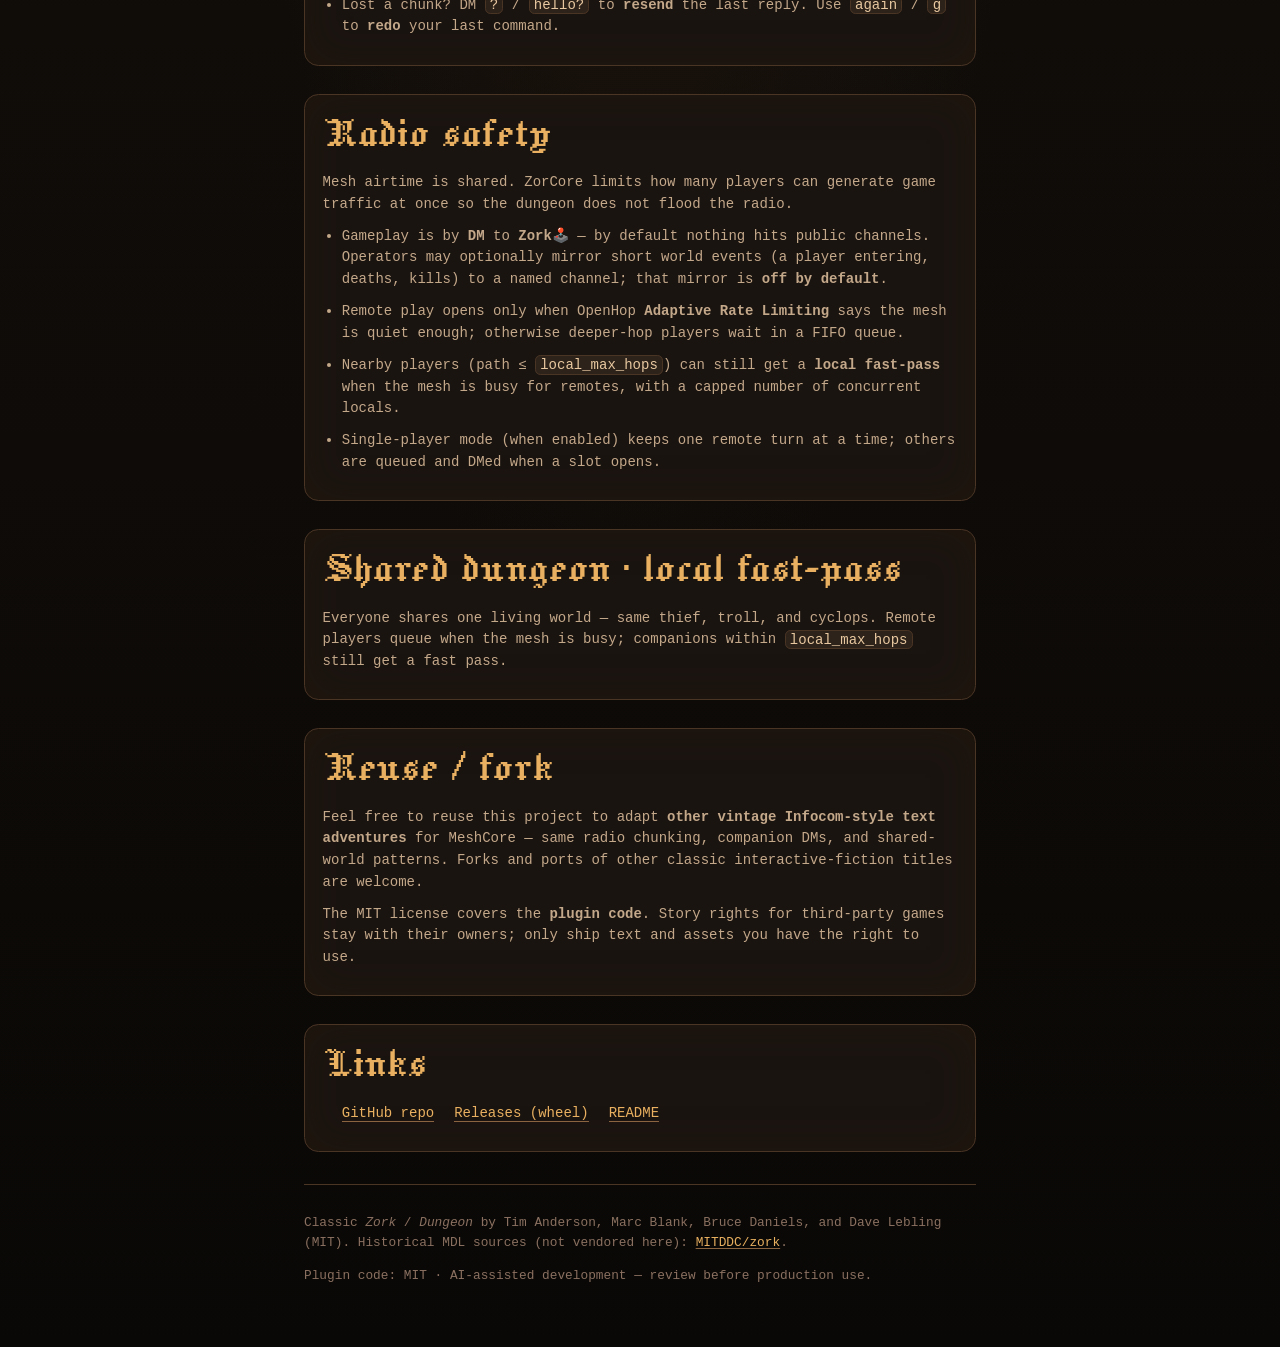
==== commit 5a6e5ca5: "docs: wait real 45s before grue death in landing demo Matches the in-game dark timer after the pitch" ====
--- a/docs/index.html
+++ b/docs/index.html
@@ -65,8 +65,8 @@
 Exits: east, out, up, west.</div>
           <div class="bubble player" data-delay="900"><span class="who">You</span>u</div>
           <div class="bubble companion" data-delay="1600"><span class="who">Zork🕹️</span>🏡 It is pitch black. You are likely to be eaten by a grue.</div>
-          <div class="bubble tip" data-delay="1200"><span class="who">tip</span>⏱️ Something stirs in the dark… ~45s.</div>
-          <div class="bubble companion" data-delay="2000"><span class="who">Zork🕹️ · game over</span>🏡 Oh no! A lurking grue gobbles you up.</div>
+          <div class="bubble tip" data-delay="800"><span class="who">tip</span>⏱️ Something stirs in the dark… ~45s.</div>
+          <div class="bubble companion" data-delay="45000"><span class="who">Zork🕹️ · game over</span>🏡 Oh no! A lurking grue gobbles you up.</div>
           </div>
         </div>
       </section>
